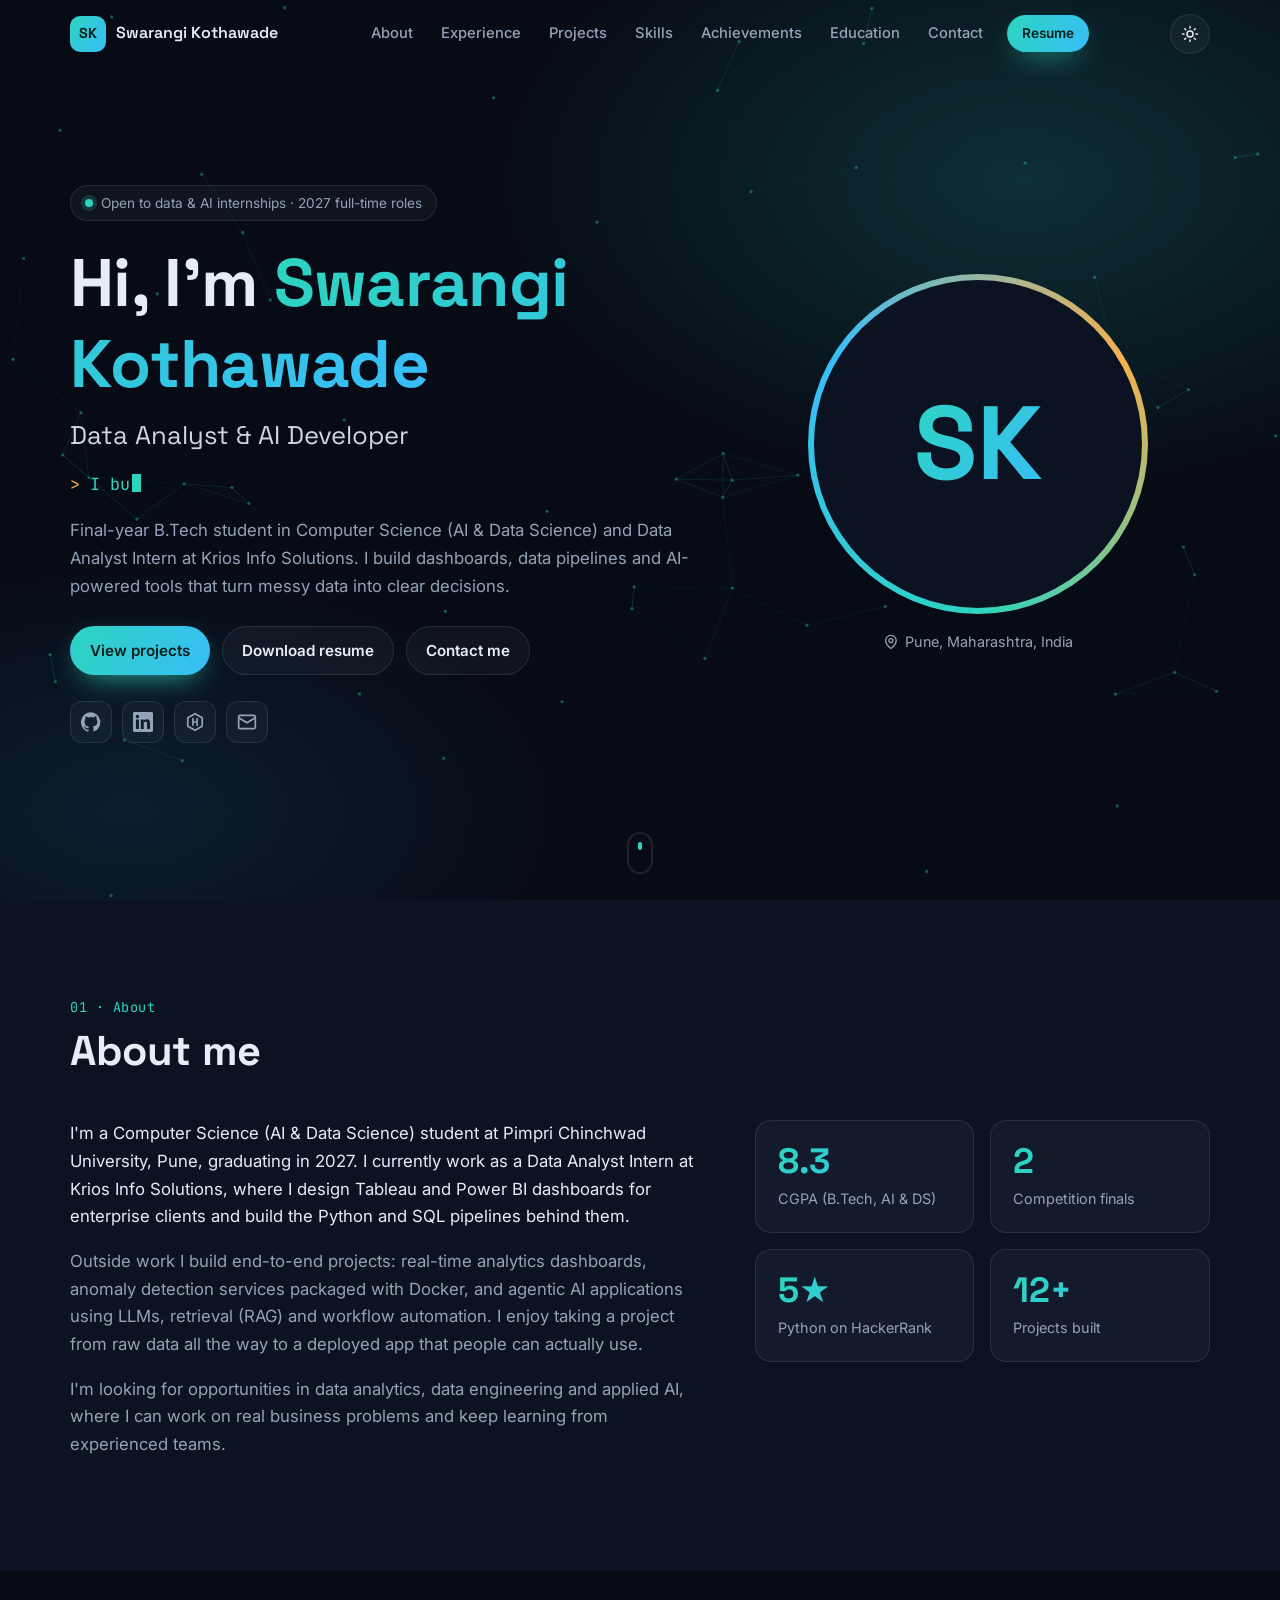
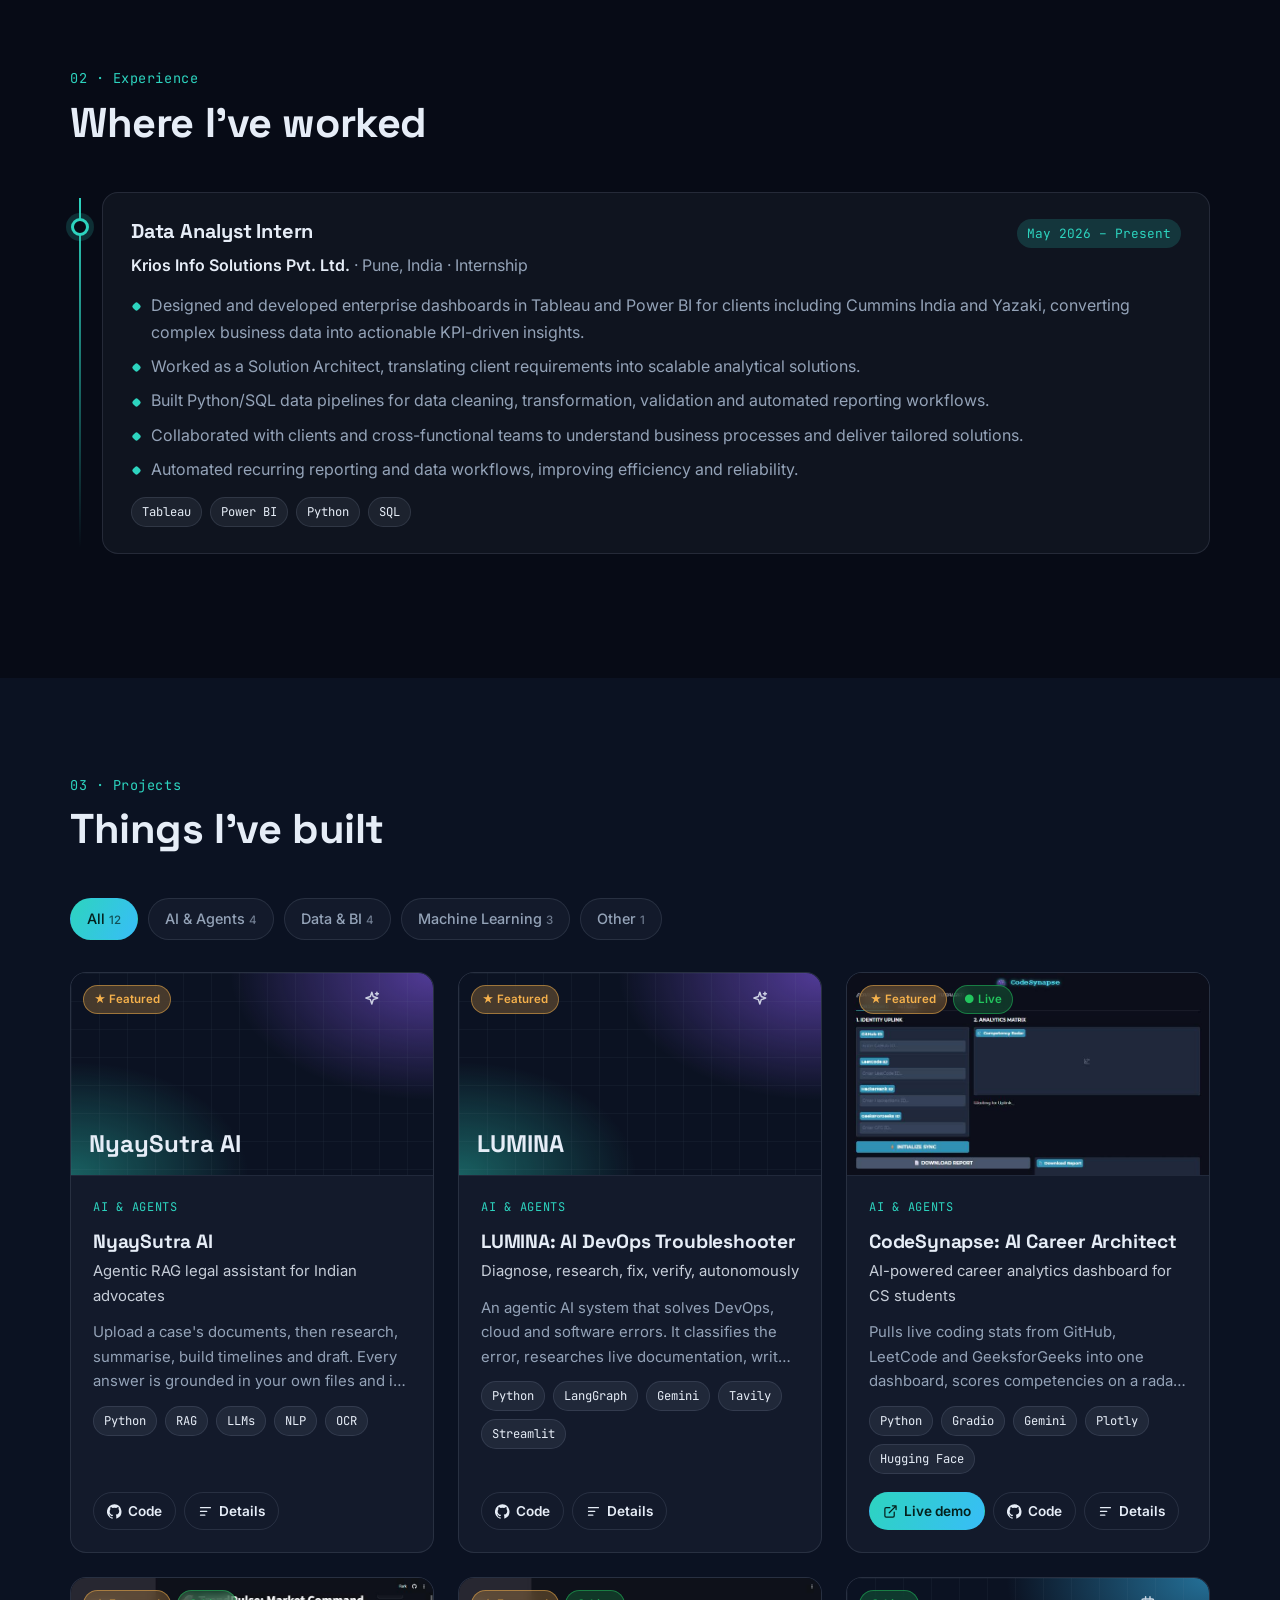
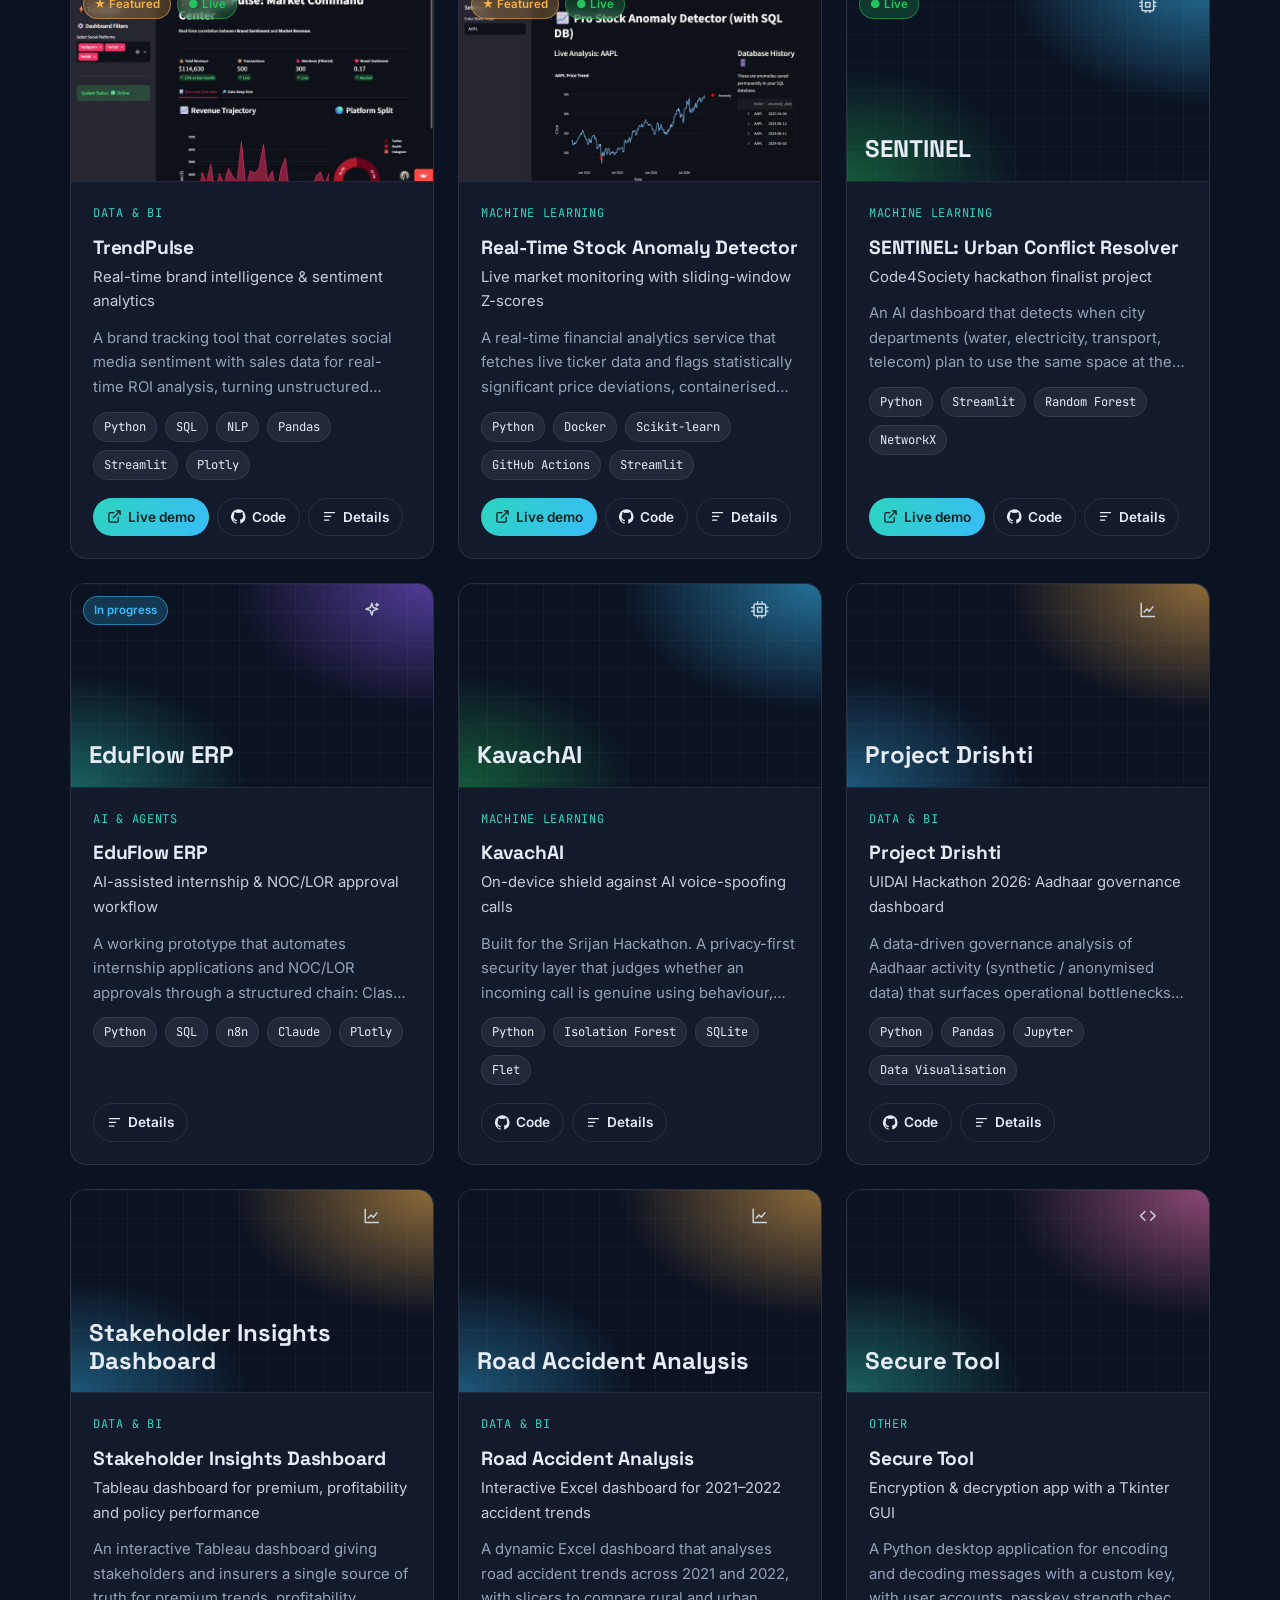
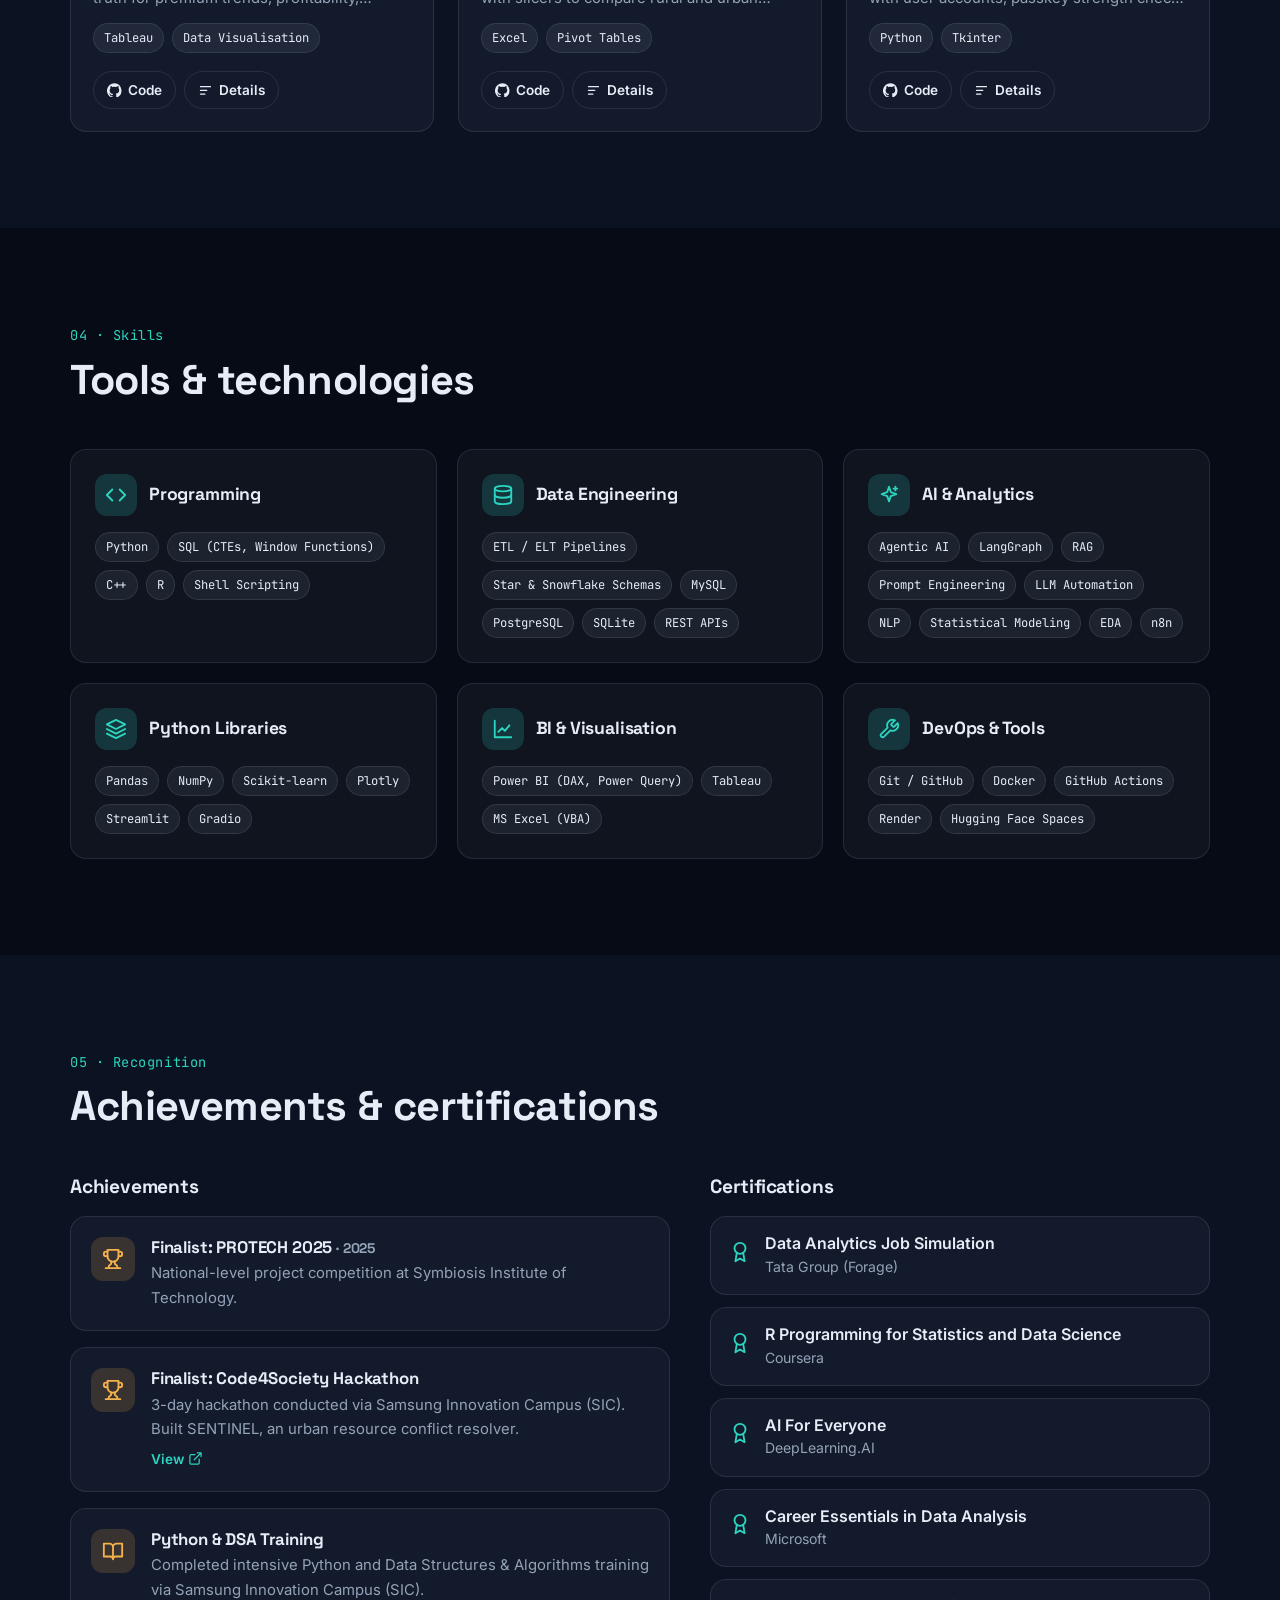
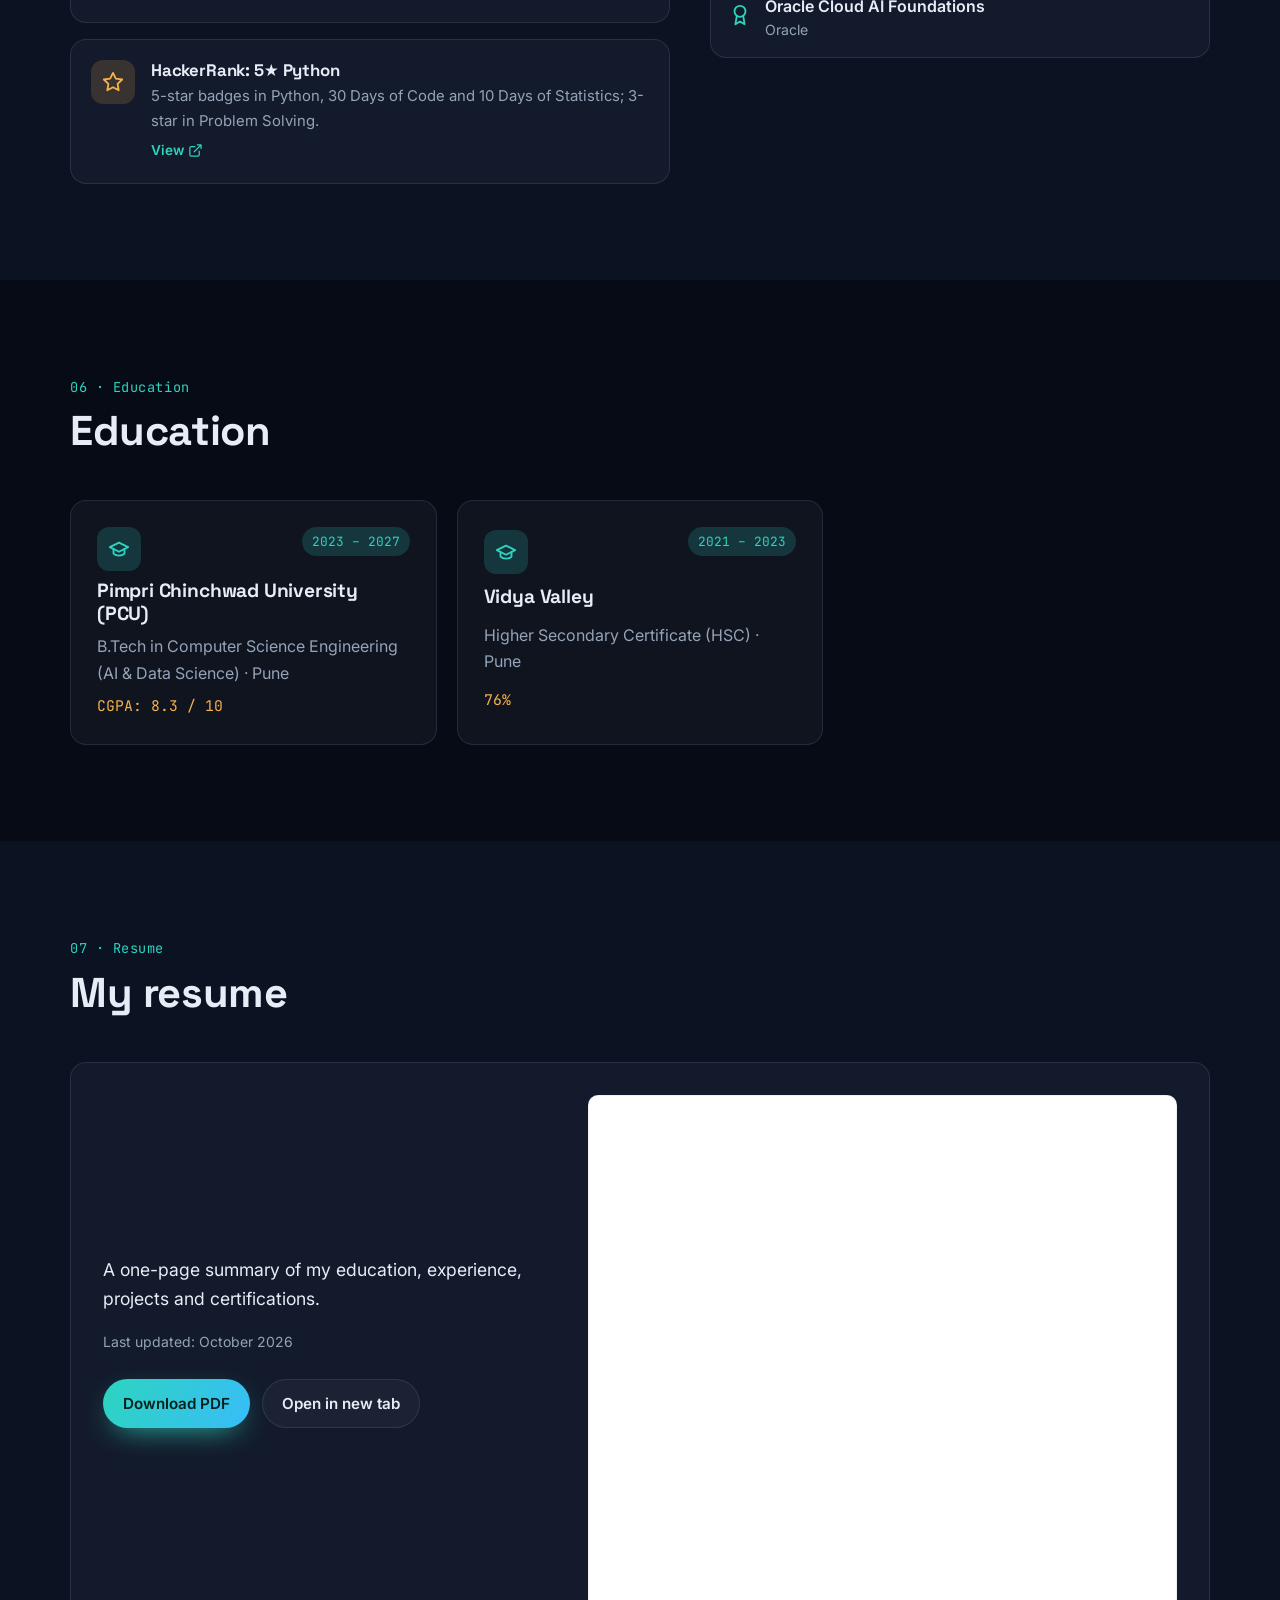
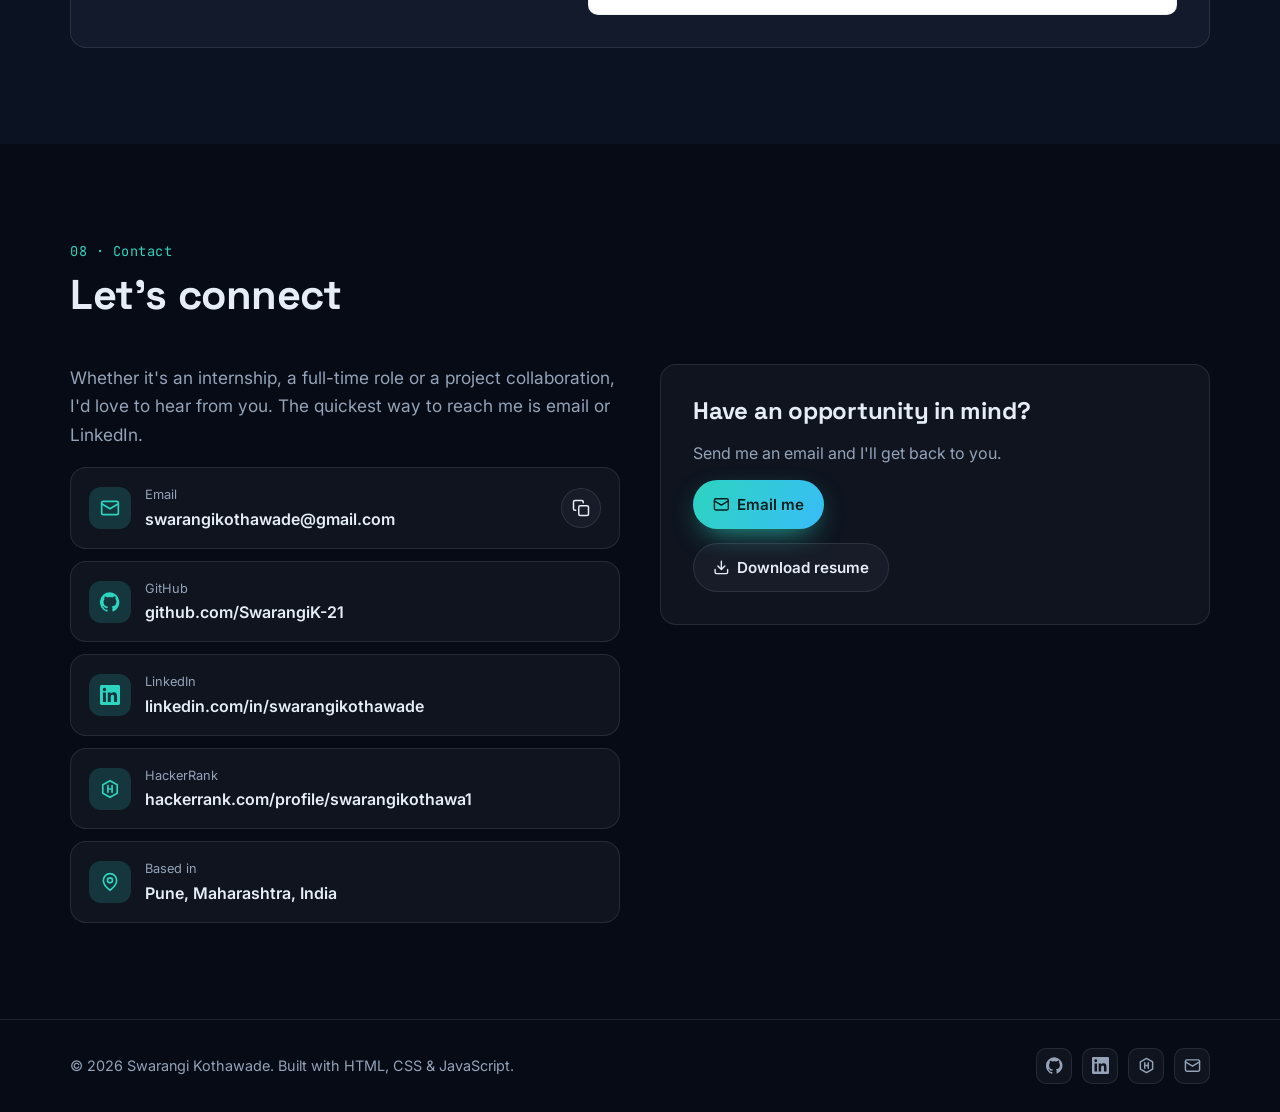
==== index.html @ 98a727e3 "Initial portfolio site Static HTML/CSS/JS portfolio with content in /content JSON files, Pages CMS c" ====
<!doctype html>
<html lang="en" data-theme="dark">
<head>
  <meta charset="utf-8">
  <meta name="viewport" content="width=device-width, initial-scale=1">
  <title>Swarangi Kothawade | Data Analyst & AI Developer</title>
  <meta name="description" content="Portfolio of Swarangi Kothawade, B.Tech Computer Science (AI & Data Science) student and Data Analyst Intern in Pune. Dashboards, data pipelines and agentic AI projects.">
  <meta name="author" content="Swarangi Kothawade">
  <meta name="theme-color" content="#070b16">
  <link rel="canonical" href="https://swarangik-21.github.io/">

  <!-- Social sharing previews (LinkedIn, WhatsApp, X) -->
  <meta property="og:type" content="website">
  <meta property="og:title" content="Swarangi Kothawade | Data Analyst & AI Developer">
  <meta property="og:description" content="Dashboards, data pipelines and agentic AI projects. B.Tech CSE (AI & Data Science), Pune.">
  <meta property="og:url" content="https://swarangik-21.github.io/">
  <meta property="og:image" content="https://swarangik-21.github.io/assets/og-image.jpg">
  <meta name="twitter:card" content="summary_large_image">

  <link rel="icon" href="assets/favicon.svg" type="image/svg+xml">
  <link rel="preconnect" href="https://fonts.googleapis.com">
  <link rel="preconnect" href="https://fonts.gstatic.com" crossorigin>
  <link href="https://fonts.googleapis.com/css2?family=Inter:wght@400;500;600&family=JetBrains+Mono:wght@400;500&family=Space+Grotesk:wght@500;600;700&display=swap" rel="stylesheet">
  <link rel="stylesheet" href="css/styles.css">

  <!-- Apply the saved theme before the page paints, so there is no flash -->
  <script>
    try { var t = localStorage.getItem('theme'); if (t) document.documentElement.dataset.theme = t; } catch (e) {}
  </script>
</head>
<body>
  <a class="skip-link" href="#main">Skip to content</a>
  <div class="scroll-progress" aria-hidden="true"></div>

  <header class="site-header">
    <nav class="nav container" aria-label="Main">
      <a class="brand" href="#home" aria-label="Home"><span class="brand-mark" data-initials></span><span class="brand-name" data-name></span></a>
      <ul class="nav-links" id="nav-links">
        <li><a href="#about">About</a></li>
        <li><a href="#experience">Experience</a></li>
        <li><a href="#projects">Projects</a></li>
        <li><a href="#skills">Skills</a></li>
        <li><a href="#achievements">Achievements</a></li>
        <li><a href="#education">Education</a></li>
        <li><a href="#contact">Contact</a></li>
        <li class="nav-resume"><a class="btn btn-small btn-primary" href="#resume">Resume</a></li>
      </ul>
      <div class="nav-actions">
        <button class="icon-btn" id="theme-toggle" type="button" aria-label="Switch to light theme"></button>
        <button class="icon-btn menu-toggle" id="menu-toggle" type="button" aria-label="Open menu" aria-expanded="false" aria-controls="nav-links"></button>
      </div>
    </nav>
  </header>

  <main id="main">
    <!-- HOME -->
    <section class="hero" id="home">
      <canvas class="hero-canvas" aria-hidden="true"></canvas>
      <div class="container hero-inner">
        <div class="hero-text">
          <p class="eyebrow" data-open-to></p>
          <h1 class="hero-title">Hi, I'm <span class="gradient-text" data-name></span></h1>
          <p class="hero-headline" data-headline></p>
          <p class="hero-typing" aria-live="off"><span class="mono-prompt">&gt;</span> <span class="typing" data-typing></span><span class="caret" aria-hidden="true"></span></p>
          <p class="hero-intro" data-intro></p>
          <div class="hero-ctas">
            <a class="btn btn-primary" href="#projects">View projects</a>
            <a class="btn btn-ghost" data-resume-download download>Download resume</a>
            <a class="btn btn-ghost" href="#contact">Contact me</a>
          </div>
          <ul class="social-row" data-socials aria-label="Profiles"></ul>
        </div>
        <div class="hero-visual">
          <div class="avatar" data-avatar></div>
          <p class="hero-location" data-location></p>
        </div>
      </div>
      <a class="scroll-cue" href="#about" aria-label="Scroll to About"><span></span></a>
    </section>

    <!-- ABOUT -->
    <section class="section" id="about">
      <div class="container">
        <header class="section-head reveal"><p class="section-kicker">01 · About</p><h2>About me</h2></header>
        <div class="about-grid">
          <div class="about-text reveal" data-about></div>
          <div class="stats reveal" data-highlights></div>
        </div>
      </div>
    </section>

    <!-- EXPERIENCE -->
    <section class="section" id="experience">
      <div class="container">
        <header class="section-head reveal"><p class="section-kicker">02 · Experience</p><h2>Where I've worked</h2></header>
        <ol class="timeline" data-experience></ol>
      </div>
    </section>

    <!-- PROJECTS -->
    <section class="section" id="projects">
      <div class="container">
        <header class="section-head reveal"><p class="section-kicker">03 · Projects</p><h2>Things I've built</h2></header>
        <div class="filters reveal" role="group" aria-label="Filter projects" data-filters></div>
        <div class="project-grid" data-projects></div>
      </div>
    </section>

    <!-- SKILLS -->
    <section class="section" id="skills">
      <div class="container">
        <header class="section-head reveal"><p class="section-kicker">04 · Skills</p><h2>Tools &amp; technologies</h2></header>
        <div class="skills-grid" data-skills></div>
      </div>
    </section>

    <!-- ACHIEVEMENTS & CERTIFICATIONS -->
    <section class="section" id="achievements">
      <div class="container">
        <header class="section-head reveal"><p class="section-kicker">05 · Recognition</p><h2>Achievements &amp; certifications</h2></header>
        <div class="recognition-grid">
          <div>
            <h3 class="sub-head reveal">Achievements</h3>
            <div class="achievement-list" data-achievements></div>
          </div>
          <div>
            <h3 class="sub-head reveal">Certifications</h3>
            <ul class="cert-list" data-certifications></ul>
          </div>
        </div>
      </div>
    </section>

    <!-- EDUCATION -->
    <section class="section" id="education">
      <div class="container">
        <header class="section-head reveal"><p class="section-kicker">06 · Education</p><h2>Education</h2></header>
        <div class="edu-grid" data-education></div>
      </div>
    </section>

    <!-- RESUME -->
    <section class="section" id="resume">
      <div class="container">
        <header class="section-head reveal"><p class="section-kicker">07 · Resume</p><h2>My resume</h2></header>
        <div class="resume-card reveal">
          <div class="resume-info">
            <p>A one-page summary of my education, experience, projects and certifications.</p>
            <p class="muted small" data-resume-updated></p>
            <div class="hero-ctas">
              <a class="btn btn-primary" data-resume-download download>Download PDF</a>
              <a class="btn btn-ghost" data-resume-view target="_blank" rel="noopener">Open in new tab</a>
            </div>
          </div>
          <div class="resume-preview">
            <iframe data-resume-frame title="Resume preview" loading="lazy"></iframe>
          </div>
        </div>
      </div>
    </section>

    <!-- CONTACT -->
    <section class="section" id="contact">
      <div class="container">
        <header class="section-head reveal"><p class="section-kicker">08 · Contact</p><h2>Let's connect</h2></header>
        <div class="contact-grid">
          <div class="reveal">
            <p class="contact-message" data-contact-message></p>
            <div class="contact-cards" data-contact-cards></div>
          </div>
          <form class="contact-form reveal" data-contact-form hidden novalidate>
            <label>Name<input name="name" type="text" autocomplete="name" required></label>
            <label>Email<input name="email" type="email" autocomplete="email" required></label>
            <label>Message<textarea name="message" rows="5" required></textarea></label>
            <button class="btn btn-primary" type="submit">Send message</button>
            <p class="form-status" role="status"></p>
          </form>
        </div>
      </div>
    </section>
  </main>

  <footer class="site-footer">
    <div class="container footer-inner">
      <p>© <span data-year></span> <span data-name></span>. Built with HTML, CSS &amp; JavaScript.</p>
      <ul class="social-row small" data-socials aria-label="Profiles"></ul>
    </div>
  </footer>

  <button class="to-top icon-btn" id="to-top" type="button" aria-label="Back to top"></button>

  <dialog class="project-dialog" id="project-dialog" aria-labelledby="dialog-title">
    <div class="dialog-body"></div>
  </dialog>

  <noscript><p class="noscript">This portfolio needs JavaScript to show its content. Please enable it, or see my <a href="https://github.com/SwarangiK-21">GitHub</a> and <a href="https://www.linkedin.com/in/swarangikothawade/">LinkedIn</a>.</p></noscript>

  <script src="js/main.js" defer></script>
</body>
</html>
---- css/styles.css ----
/* ==========================================================
   Swarangi Kothawade: portfolio styles
   Colours live in the two theme blocks below. Change them
   there and the whole site follows.
   ========================================================== */

:root,
[data-theme="dark"] {
  --bg: #070b16;
  --bg-2: #0b1222;
  --surface: rgba(148, 163, 184, 0.06);
  --surface-2: rgba(148, 163, 184, 0.1);
  --border: rgba(148, 163, 184, 0.16);
  --text: #e6edf7;
  --muted: #94a3b8;
  --accent: #2dd4bf;          /* teal: main accent */
  --accent-2: #38bdf8;        /* sky: gradient partner */
  --highlight: #f5b14c;       /* amber: small highlights */
  --on-accent: #04201c;
  --shadow: 0 20px 50px -20px rgba(0, 0, 0, 0.7);
  --glow: rgba(45, 212, 191, 0.18);
  --header-bg: rgba(7, 11, 22, 0.72);
  color-scheme: dark;
}

[data-theme="light"] {
  --bg: #f6f8fc;
  --bg-2: #eef2f8;
  --surface: #ffffff;
  --surface-2: #f1f5f9;
  --border: rgba(15, 23, 42, 0.1);
  --text: #0f172a;
  --muted: #475569;
  --accent: #0f766e;
  --accent-2: #0369a1;
  --highlight: #b45309;
  --on-accent: #ffffff;
  --shadow: 0 18px 40px -22px rgba(15, 23, 42, 0.35);
  --glow: rgba(13, 148, 136, 0.12);
  --header-bg: rgba(246, 248, 252, 0.8);
  color-scheme: light;
}

:root {
  --font-head: "Space Grotesk", system-ui, sans-serif;
  --font-body: "Inter", system-ui, -apple-system, "Segoe UI", Roboto, sans-serif;
  --font-mono: "JetBrains Mono", ui-monospace, Consolas, monospace;
  --radius: 16px;
  --radius-sm: 10px;
  --gradient: linear-gradient(120deg, var(--accent), var(--accent-2));
  --header-h: 68px;
}

/* ---------- Base ---------- */
*, *::before, *::after { box-sizing: border-box; }
html { scroll-behavior: smooth; scroll-padding-top: calc(var(--header-h) + 12px); }
body {
  margin: 0;
  font-family: var(--font-body);
  font-size: 16px;
  line-height: 1.65;
  color: var(--text);
  background: var(--bg);
  -webkit-font-smoothing: antialiased;
  overflow-x: hidden;
  transition: background-color .3s ease, color .3s ease;
}
img { max-width: 100%; display: block; }
a { color: var(--accent); text-decoration: none; }
a:hover { text-decoration: underline; }
h1, h2, h3, h4 { font-family: var(--font-head); line-height: 1.2; margin: 0; letter-spacing: -0.01em; }
p { margin: 0 0 1em; }
ul, ol { margin: 0; padding: 0; list-style: none; }
button { font: inherit; color: inherit; }
:focus-visible { outline: 2px solid var(--accent); outline-offset: 3px; border-radius: 6px; }
.container { width: min(1140px, 100% - 32px); margin-inline: auto; }
.muted { color: var(--muted); }
.small { font-size: .875rem; }
.gradient-text { background: var(--gradient); -webkit-background-clip: text; background-clip: text; color: transparent; }
.skip-link { position: absolute; left: -999px; top: 8px; z-index: 100; background: var(--accent); color: var(--on-accent); padding: 8px 14px; border-radius: 8px; }
.skip-link:focus { left: 8px; }
.icon { width: 1.1em; height: 1.1em; flex-shrink: 0; }

/* ---------- Buttons ---------- */
.btn {
  display: inline-flex; align-items: center; justify-content: center; gap: .5em;
  padding: .72em 1.25em; border-radius: 999px; border: 1px solid transparent;
  font-weight: 600; font-size: .95rem; cursor: pointer; text-decoration: none !important;
  transition: transform .2s ease, box-shadow .2s ease, background-color .2s ease, border-color .2s ease;
}
.btn:hover { transform: translateY(-2px); }
.btn-primary { background: var(--gradient); color: var(--on-accent); box-shadow: 0 10px 30px -12px var(--accent); }
.btn-primary:hover { box-shadow: 0 14px 34px -10px var(--accent); }
.btn-ghost { border-color: var(--border); color: var(--text); background: var(--surface); }
.btn-ghost:hover { border-color: var(--accent); color: var(--accent); }
.btn-small { padding: .45em 1em; font-size: .85rem; }
.icon-btn {
  display: inline-grid; place-items: center; width: 40px; height: 40px; border-radius: 50%;
  border: 1px solid var(--border); background: var(--surface); cursor: pointer; color: var(--text);
  transition: border-color .2s ease, color .2s ease, transform .2s ease;
}
.icon-btn:hover { border-color: var(--accent); color: var(--accent); }
.icon-btn .icon { width: 18px; height: 18px; }

/* ---------- Header ---------- */
.scroll-progress { position: fixed; inset: 0 0 auto 0; height: 3px; background: var(--gradient); transform-origin: 0 50%; transform: scaleX(0); z-index: 60; }
.site-header {
  position: fixed; inset: 0 0 auto 0; z-index: 50; height: var(--header-h);
  background: transparent; border-bottom: 1px solid transparent;
  transition: background-color .3s ease, border-color .3s ease, backdrop-filter .3s ease;
}
.site-header.scrolled { background: var(--header-bg); border-color: var(--border); backdrop-filter: blur(14px); -webkit-backdrop-filter: blur(14px); }
.nav { height: 100%; display: flex; align-items: center; justify-content: space-between; gap: 16px; }
.brand { display: flex; align-items: center; gap: 10px; color: var(--text); font-family: var(--font-head); font-weight: 600; text-decoration: none !important; }
.brand-mark {
  display: grid; place-items: center; width: 36px; height: 36px; border-radius: 10px;
  background: var(--gradient); color: var(--on-accent); font-size: .9rem; font-weight: 700;
}
.nav-links { display: flex; align-items: center; gap: 4px; }
.nav-links a:not(.btn) {
  display: block; padding: 8px 12px; border-radius: 8px; color: var(--muted); font-size: .92rem; font-weight: 500;
  text-decoration: none; transition: color .2s ease, background-color .2s ease;
}
.nav-links a:not(.btn):hover, .nav-links a.active { color: var(--text); background: var(--surface-2); }
.nav-resume { margin-left: 8px; }
.nav-actions { display: flex; gap: 8px; }
.menu-toggle { display: none; }

/* ---------- Hero ---------- */
.hero {
  position: relative; min-height: 100vh; min-height: 100svh; display: flex; align-items: center;
  padding: calc(var(--header-h) + 40px) 0 80px; overflow: hidden;
  background:
    radial-gradient(60% 50% at 80% 20%, var(--glow), transparent 70%),
    radial-gradient(50% 40% at 10% 90%, rgba(56, 189, 248, 0.1), transparent 70%),
    var(--bg);
}
.hero-canvas { position: absolute; inset: 0; width: 100%; height: 100%; opacity: .55; pointer-events: none; }
.hero-inner { position: relative; display: grid; grid-template-columns: 1.35fr 1fr; gap: 48px; align-items: center; }
.eyebrow {
  display: inline-flex; align-items: center; gap: 8px; padding: 6px 14px; border-radius: 999px;
  border: 1px solid var(--border); background: var(--surface); color: var(--muted); font-size: .85rem; margin-bottom: 22px;
}
.eyebrow::before { content: ""; width: 8px; height: 8px; border-radius: 50%; background: var(--accent); box-shadow: 0 0 0 4px var(--glow); animation: pulse 2s infinite; }
.hero-title { font-size: clamp(2.4rem, 6vw, 4.2rem); font-weight: 700; margin-bottom: 10px; }
.hero-headline { font-family: var(--font-head); font-size: clamp(1.2rem, 2.4vw, 1.6rem); color: var(--text); opacity: .9; margin-bottom: 14px; }
.hero-typing { font-family: var(--font-mono); color: var(--accent); min-height: 1.7em; margin-bottom: 18px; font-size: clamp(.92rem, 1.6vw, 1.05rem); }
.mono-prompt { color: var(--highlight); }
.caret { display: inline-block; width: .55em; height: 1.1em; vertical-align: -0.15em; margin-left: 2px; background: var(--accent); animation: blink 1s steps(1) infinite; }
.hero-intro { color: var(--muted); max-width: 60ch; font-size: 1.05rem; }
.hero-ctas { display: flex; flex-wrap: wrap; gap: 12px; margin: 26px 0; }
.social-row { display: flex; flex-wrap: wrap; gap: 10px; }
.social-row a {
  display: grid; place-items: center; width: 42px; height: 42px; border-radius: 12px; border: 1px solid var(--border);
  background: var(--surface); color: var(--muted); transition: color .2s ease, border-color .2s ease, transform .2s ease;
}
.social-row a:hover { color: var(--accent); border-color: var(--accent); transform: translateY(-3px); }
.social-row .icon { width: 20px; height: 20px; }
.social-row.small a { width: 36px; height: 36px; border-radius: 10px; }
.social-row.small .icon { width: 17px; height: 17px; }

.hero-visual { display: grid; justify-items: center; gap: 16px; }
.avatar {
  position: relative; width: min(340px, 72vw); aspect-ratio: 1; border-radius: 50%; padding: 6px;
  background: conic-gradient(from 180deg, var(--accent), var(--accent-2), var(--highlight), var(--accent));
  animation: float 6s ease-in-out infinite;
}
.avatar::after { content: ""; position: absolute; inset: -24px; border-radius: 50%; background: radial-gradient(closest-side, var(--glow), transparent); z-index: -1; }
.avatar img, .avatar .monogram { width: 100%; height: 100%; border-radius: 50%; object-fit: cover; background: var(--bg-2); }
.monogram { display: grid; place-items: center; font-family: var(--font-head); font-weight: 700; font-size: clamp(4rem, 12vw, 6.5rem); }
.monogram span { background: var(--gradient); -webkit-background-clip: text; background-clip: text; color: transparent; }
.hero-location { display: flex; align-items: center; gap: 6px; color: var(--muted); font-size: .9rem; margin: 0; }
.scroll-cue { position: absolute; left: 50%; bottom: 26px; translate: -50% 0; width: 26px; height: 42px; border: 2px solid var(--border); border-radius: 14px; }
.scroll-cue span { position: absolute; left: 50%; top: 8px; width: 4px; height: 8px; margin-left: -2px; border-radius: 2px; background: var(--accent); animation: scrollcue 1.8s infinite; }

/* ---------- Sections ---------- */
.section { padding: 96px 0; position: relative; }
.section:nth-of-type(even) { background: var(--bg-2); }
.section-head { margin-bottom: 44px; }
.section-kicker { font-family: var(--font-mono); color: var(--accent); font-size: .85rem; margin-bottom: 8px; letter-spacing: .04em; }
.section-head h2 { font-size: clamp(1.8rem, 4vw, 2.6rem); }
.sub-head { font-size: 1.2rem; margin-bottom: 18px; color: var(--text); }
.card {
  background: var(--surface); border: 1px solid var(--border); border-radius: var(--radius);
  transition: transform .25s ease, border-color .25s ease, box-shadow .25s ease;
}
.card:hover { border-color: color-mix(in srgb, var(--accent) 45%, var(--border)); box-shadow: var(--shadow); }

/* About */
.about-grid { display: grid; grid-template-columns: 1.4fr 1fr; gap: 48px; align-items: start; }
.about-text p { color: var(--muted); font-size: 1.05rem; }
.about-text p:first-child { color: var(--text); }
.stats { display: grid; grid-template-columns: 1fr 1fr; gap: 16px; }
.stat { padding: 22px; }
.stat-value { font-family: var(--font-head); font-size: 2.2rem; font-weight: 700; line-height: 1; margin-bottom: 8px; }
.stat-label { color: var(--muted); font-size: .9rem; margin: 0; }

/* Experience timeline */
.timeline { position: relative; padding-left: 32px; }
.timeline::before { content: ""; position: absolute; left: 9px; top: 6px; bottom: 6px; width: 2px; background: linear-gradient(var(--accent), transparent); }
.timeline-item { position: relative; margin-bottom: 28px; }
.timeline-item::before {
  content: ""; position: absolute; left: -31px; top: 26px; width: 18px; height: 18px; border-radius: 50%;
  background: var(--bg); border: 3px solid var(--accent); box-shadow: 0 0 0 5px var(--glow);
}
.timeline-card { padding: 26px 28px; }
.timeline-top { display: flex; flex-wrap: wrap; justify-content: space-between; gap: 6px 16px; margin-bottom: 4px; }
.timeline-top h3 { font-size: 1.25rem; }
.date-pill { font-family: var(--font-mono); font-size: .8rem; color: var(--accent); background: var(--glow); padding: 4px 10px; border-radius: 999px; white-space: nowrap; align-self: flex-start; }
.timeline-meta { color: var(--muted); margin-bottom: 14px; }
.timeline-meta strong { color: var(--text); font-weight: 600; }
.bullets li { position: relative; padding-left: 20px; margin-bottom: 8px; color: var(--muted); }
.bullets li::before { content: ""; position: absolute; left: 2px; top: .7em; width: 7px; height: 7px; border-radius: 2px; background: var(--accent); transform: rotate(45deg); }

/* Tags */
.tags { display: flex; flex-wrap: wrap; gap: 8px; }
.tag {
  font-family: var(--font-mono); font-size: .76rem; padding: 4px 10px; border-radius: 999px;
  background: var(--surface-2); border: 1px solid var(--border); color: var(--text); white-space: nowrap;
}

/* Projects */
.filters { display: flex; flex-wrap: wrap; gap: 10px; margin-bottom: 32px; }
.filter-btn {
  padding: 8px 16px; border-radius: 999px; border: 1px solid var(--border); background: var(--surface);
  color: var(--muted); cursor: pointer; font-weight: 500; font-size: .9rem; transition: all .2s ease;
}
.filter-btn:hover { color: var(--text); border-color: var(--accent); }
.filter-btn[aria-pressed="true"] { background: var(--gradient); color: var(--on-accent); border-color: transparent; }
.filter-btn .count { opacity: .7; margin-left: 4px; font-size: .8em; }
.project-grid { display: grid; grid-template-columns: repeat(auto-fill, minmax(320px, 1fr)); gap: 24px; }
.project-card { display: flex; flex-direction: column; overflow: hidden; }
.card.project-card:hover { transform: translateY(-6px); }
.project-card.is-hidden { display: none; }
.project-cover { position: relative; aspect-ratio: 16 / 9; overflow: hidden; background: var(--bg-2); border-bottom: 1px solid var(--border); }
.project-cover img { width: 100%; height: 100%; object-fit: cover; object-position: top; transition: transform .5s ease; }
.project-card:hover .project-cover img { transform: scale(1.05); }
.cover-art {
  position: absolute; inset: 0; display: flex; flex-direction: column; justify-content: flex-end; padding: 18px;
  background:
    radial-gradient(80% 90% at 100% 0%, color-mix(in srgb, var(--c1) 55%, transparent), transparent 70%),
    radial-gradient(70% 80% at 0% 100%, color-mix(in srgb, var(--c2) 40%, transparent), transparent 70%),
    var(--bg-2);
}
.cover-art::before {
  content: ""; position: absolute; inset: 0; opacity: .35;
  background-image: linear-gradient(var(--border) 1px, transparent 1px), linear-gradient(90deg, var(--border) 1px, transparent 1px);
  background-size: 28px 28px;
}
.cover-art .cover-icon { position: absolute; top: 16px; right: 16px; width: 54px; height: 54px; color: var(--text); opacity: .85; }
.cover-art .cover-title { position: relative; font-family: var(--font-head); font-size: 1.5rem; font-weight: 700; color: var(--text); max-width: 85%; line-height: 1.15; }
.badges { position: absolute; top: 12px; left: 12px; display: flex; gap: 6px; z-index: 1; }
.badge { font-size: .72rem; font-weight: 600; padding: 4px 10px; border-radius: 999px; backdrop-filter: blur(6px); }
.badge-featured { background: color-mix(in srgb, var(--highlight) 25%, transparent); color: var(--highlight); border: 1px solid color-mix(in srgb, var(--highlight) 50%, transparent); }
.badge-status { background: color-mix(in srgb, var(--accent-2) 22%, transparent); color: var(--accent-2); border: 1px solid color-mix(in srgb, var(--accent-2) 50%, transparent); }
.badge-live { background: color-mix(in srgb, #22c55e 22%, transparent); color: #22c55e; border: 1px solid color-mix(in srgb, #22c55e 50%, transparent); }
.project-body { display: flex; flex-direction: column; gap: 12px; padding: 22px; flex: 1; }
.project-category { font-family: var(--font-mono); font-size: .75rem; color: var(--accent); text-transform: uppercase; letter-spacing: .06em; margin: 0; }
.project-body h3 { font-size: 1.2rem; }
.project-tagline { color: var(--text); opacity: .85; font-size: .93rem; margin: -6px 0 0; }
.project-desc { color: var(--muted); font-size: .93rem; margin: 0; display: -webkit-box; -webkit-line-clamp: 3; -webkit-box-orient: vertical; overflow: hidden; }
.project-links { display: flex; flex-wrap: wrap; gap: 8px; margin-top: auto; padding-top: 6px; }
.link-btn {
  display: inline-flex; align-items: center; gap: 6px; padding: 7px 13px; border-radius: 999px; font-size: .85rem; font-weight: 600;
  border: 1px solid var(--border); background: transparent; color: var(--text); cursor: pointer; text-decoration: none !important;
  transition: border-color .2s ease, color .2s ease;
}
.link-btn:hover { border-color: var(--accent); color: var(--accent); }
.link-btn.primary { background: var(--gradient); color: var(--on-accent); border-color: transparent; }
.link-btn.primary:hover { color: var(--on-accent); filter: brightness(1.08); }

/* Project dialog */
.project-dialog {
  width: min(720px, calc(100% - 32px)); max-height: calc(100vh - 48px); padding: 0; border: 1px solid var(--border);
  border-radius: var(--radius); background: var(--bg-2); color: var(--text); box-shadow: var(--shadow);
}
.project-dialog::backdrop { background: rgba(2, 6, 16, 0.7); backdrop-filter: blur(4px); }
.project-dialog[open] { animation: pop .25s ease; }
.dialog-body { padding: 28px; display: grid; gap: 16px; }
.dialog-body .project-cover { border-radius: var(--radius-sm); border: 1px solid var(--border); }
.dialog-head { display: flex; justify-content: space-between; gap: 16px; align-items: flex-start; }
.dialog-head h3 { font-size: 1.5rem; }
.dialog-body p { color: var(--muted); margin: 0; }

/* Skills */
.skills-grid { display: grid; grid-template-columns: repeat(auto-fill, minmax(320px, 1fr)); gap: 20px; }
.skill-card { padding: 24px; }
.card.skill-card:hover { transform: translateY(-4px); }
.skill-head { display: flex; align-items: center; gap: 12px; margin-bottom: 16px; }
.skill-icon { display: grid; place-items: center; width: 42px; height: 42px; border-radius: 12px; background: var(--glow); color: var(--accent); }
.skill-icon .icon { width: 22px; height: 22px; }
.skill-head h3 { font-size: 1.1rem; }

/* Achievements & certifications */
.recognition-grid { display: grid; grid-template-columns: 1.2fr 1fr; gap: 40px; }
.achievement-list { display: grid; gap: 16px; }
.achievement { display: flex; gap: 16px; padding: 20px; }
.achievement-icon { display: grid; place-items: center; width: 44px; height: 44px; border-radius: 12px; flex-shrink: 0; background: color-mix(in srgb, var(--highlight) 16%, transparent); color: var(--highlight); }
.achievement-icon .icon { width: 22px; height: 22px; }
.achievement h4 { font-size: 1.05rem; margin-bottom: 4px; }
.achievement p { color: var(--muted); font-size: .93rem; margin: 0; }
.achievement a { font-size: .85rem; font-weight: 600; display: inline-flex; gap: 4px; align-items: center; margin-top: 6px; }
.cert-list { display: grid; gap: 12px; }
.cert { display: flex; align-items: center; gap: 14px; padding: 16px 18px; }
.cert-icon { color: var(--accent); }
.cert-icon .icon { width: 22px; height: 22px; }
.cert-title { font-weight: 600; line-height: 1.35; }
.cert-issuer { color: var(--muted); font-size: .88rem; }
.cert a { margin-left: auto; color: var(--muted); }
.cert a:hover { color: var(--accent); }

/* Education */
.edu-grid { display: grid; grid-template-columns: repeat(auto-fill, minmax(320px, 1fr)); gap: 20px; }
.edu-card { padding: 26px; display: grid; gap: 8px; }
.card.edu-card:hover { transform: translateY(-4px); }
.edu-top { display: flex; justify-content: space-between; align-items: center; gap: 12px; }
.edu-icon { display: grid; place-items: center; width: 44px; height: 44px; border-radius: 12px; background: var(--glow); color: var(--accent); }
.edu-icon .icon { width: 22px; height: 22px; }
.edu-card h3 { font-size: 1.2rem; }
.edu-card p { margin: 0; color: var(--muted); }
.edu-score { font-family: var(--font-mono); color: var(--highlight) !important; font-size: .92rem; }

/* Resume */
.resume-card { display: grid; grid-template-columns: 1fr 1.3fr; gap: 32px; align-items: center; padding: 32px; background: var(--surface); border: 1px solid var(--border); border-radius: var(--radius); }
.resume-info p:first-child { font-size: 1.1rem; }
.resume-preview { height: 520px; border-radius: var(--radius-sm); overflow: hidden; border: 1px solid var(--border); background: #fff; }
.resume-preview iframe { width: 100%; height: 100%; border: 0; }

/* Contact */
.contact-grid { display: grid; grid-template-columns: 1fr 1fr; gap: 40px; align-items: start; }
.contact-message { color: var(--muted); font-size: 1.08rem; max-width: 52ch; }
.contact-cards { display: grid; gap: 12px; margin-top: 18px; }
.contact-card { display: flex; align-items: center; gap: 14px; padding: 16px 18px; color: var(--text); text-decoration: none !important; }
.card.contact-card:hover { transform: translateX(4px); }
.contact-card .ci { display: grid; place-items: center; width: 42px; height: 42px; border-radius: 12px; background: var(--glow); color: var(--accent); flex-shrink: 0; }
.contact-card .ci .icon { width: 20px; height: 20px; }
.contact-card .cl { font-size: .8rem; color: var(--muted); display: block; }
.contact-card .cv { font-weight: 600; word-break: break-word; }
.contact-card .copy { margin-left: auto; }
.contact-form { display: grid; gap: 16px; padding: 28px; background: var(--surface); border: 1px solid var(--border); border-radius: var(--radius); }
.contact-form label { display: grid; gap: 6px; font-weight: 500; font-size: .92rem; }
.contact-form input, .contact-form textarea {
  font: inherit; color: var(--text); background: var(--bg); border: 1px solid var(--border); border-radius: var(--radius-sm);
  padding: 12px 14px; resize: vertical; transition: border-color .2s ease;
}
.contact-form input:focus, .contact-form textarea:focus { outline: none; border-color: var(--accent); box-shadow: 0 0 0 3px var(--glow); }
.form-status { margin: 0; font-size: .92rem; color: var(--muted); }
.cta-panel { padding: 32px; display: grid; gap: 14px; justify-items: start; }
.cta-panel h3 { font-size: 1.5rem; }
.cta-panel p { color: var(--muted); margin: 0; }

/* Footer */
.site-footer { border-top: 1px solid var(--border); padding: 28px 0; }
.footer-inner { display: flex; flex-wrap: wrap; justify-content: space-between; align-items: center; gap: 16px; }
.footer-inner p { margin: 0; color: var(--muted); font-size: .9rem; }
.to-top { position: fixed; right: 20px; bottom: 20px; z-index: 40; opacity: 0; pointer-events: none; transform: translateY(12px); background: var(--bg-2); }
.to-top.show { opacity: 1; pointer-events: auto; transform: none; }
.noscript { padding: 120px 24px; text-align: center; }
.load-error { padding: 140px 24px 40px; text-align: center; color: var(--muted); }

/* ---------- Reveal animation ---------- */
.reveal { opacity: 0; transform: translateY(24px); transition: opacity .7s ease, transform .7s ease, border-color .25s ease, box-shadow .25s ease; }
.reveal.visible { opacity: 1; transform: none; }

@keyframes pulse { 0%, 100% { box-shadow: 0 0 0 0 var(--glow); } 50% { box-shadow: 0 0 0 7px transparent; } }
@keyframes blink { 50% { opacity: 0; } }
@keyframes float { 0%, 100% { transform: translateY(0); } 50% { transform: translateY(-12px); } }
@keyframes scrollcue { 0% { opacity: 0; transform: translateY(0); } 40% { opacity: 1; } 100% { opacity: 0; transform: translateY(14px); } }
@keyframes pop { from { opacity: 0; transform: scale(.96) translateY(10px); } to { opacity: 1; transform: none; } }

@media (prefers-reduced-motion: reduce) {
  html { scroll-behavior: auto; }
  *, *::before, *::after { animation: none !important; transition: none !important; }
  .reveal { opacity: 1; transform: none; }
}

/* ---------- Responsive ---------- */
@media (max-width: 1040px) {
  .nav-links a:not(.btn) { padding: 8px 9px; font-size: .88rem; }
}
@media (max-width: 920px) {
  .menu-toggle { display: inline-grid; }
  .nav-links {
    position: fixed; top: var(--header-h); left: 0; right: 0; flex-direction: column; align-items: stretch; gap: 2px;
    padding: 12px 16px 20px; background: var(--bg-2); border-bottom: 1px solid var(--border); box-shadow: var(--shadow);
    transform: translateY(-8px); opacity: 0; visibility: hidden; transition: all .25s ease;
  }
  .nav-links.open { transform: none; opacity: 1; visibility: visible; }
  .nav-links a:not(.btn) { padding: 12px 14px; font-size: 1rem; }
  .nav-resume { margin: 8px 0 0; }
  .nav-resume .btn { width: 100%; padding: .8em; font-size: 1rem; }
  .hero-inner { grid-template-columns: 1fr; gap: 40px; text-align: left; }
  .hero-visual { order: -1; justify-items: start; }
  .avatar { width: 150px; animation: none; padding: 4px; }
  .monogram { font-size: 3rem; }
  .about-grid, .recognition-grid, .contact-grid, .resume-card { grid-template-columns: 1fr; }
  .resume-preview { height: 460px; }
  .scroll-cue { display: none; }
}
@media (max-width: 600px) {
  .section { padding: 72px 0; }
  .hero { padding-top: calc(var(--header-h) + 24px); }
  .project-grid, .skills-grid, .edu-grid { grid-template-columns: 1fr; }
  .hero-ctas .btn { flex: 1 1 auto; }
  .stats { grid-template-columns: 1fr 1fr; gap: 12px; }
  .stat { padding: 18px; }
  .stat-value { font-size: 1.8rem; }
  .timeline { padding-left: 24px; }
  .timeline::before { left: 5px; }
  .timeline-item::before { left: -25px; width: 14px; height: 14px; }
  .timeline-card, .resume-card, .contact-form { padding: 20px; }
  .resume-preview { display: none; }
  .brand-name { display: none; }
  .dialog-body { padding: 20px; }
}
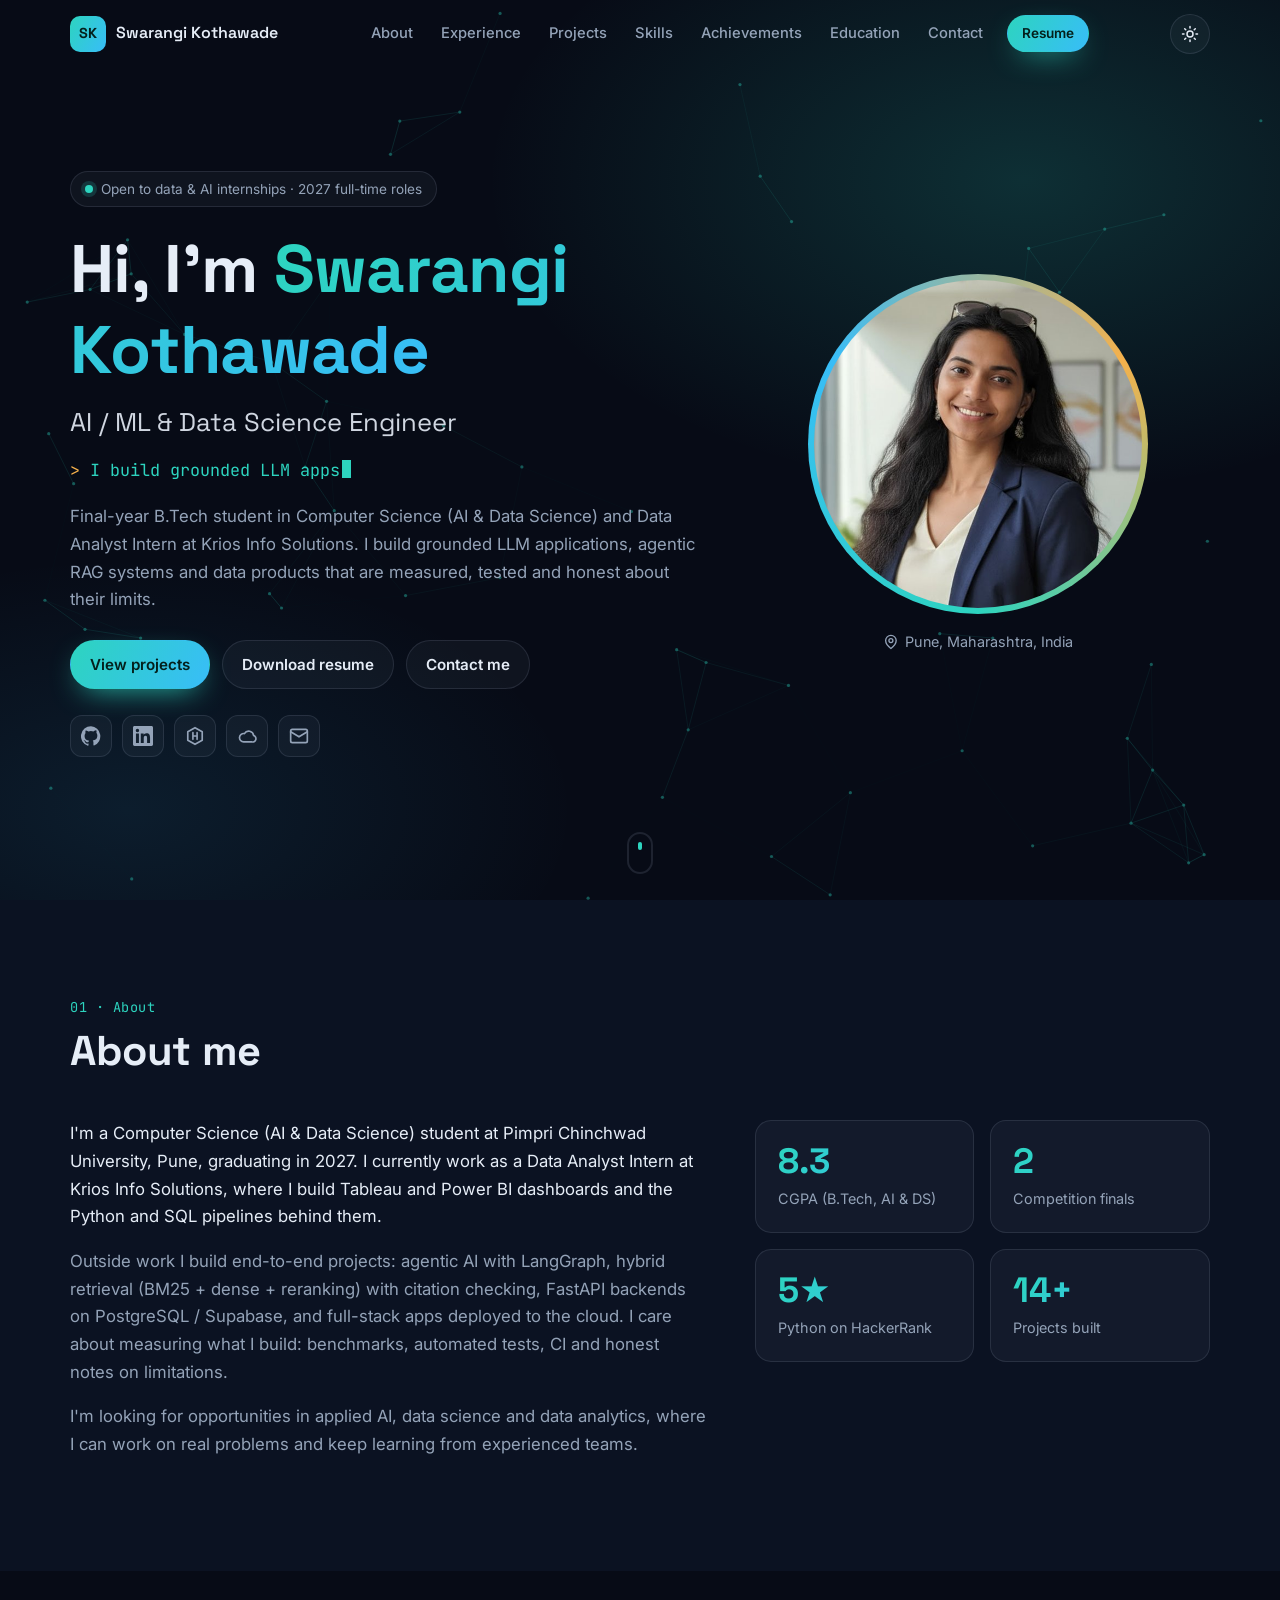
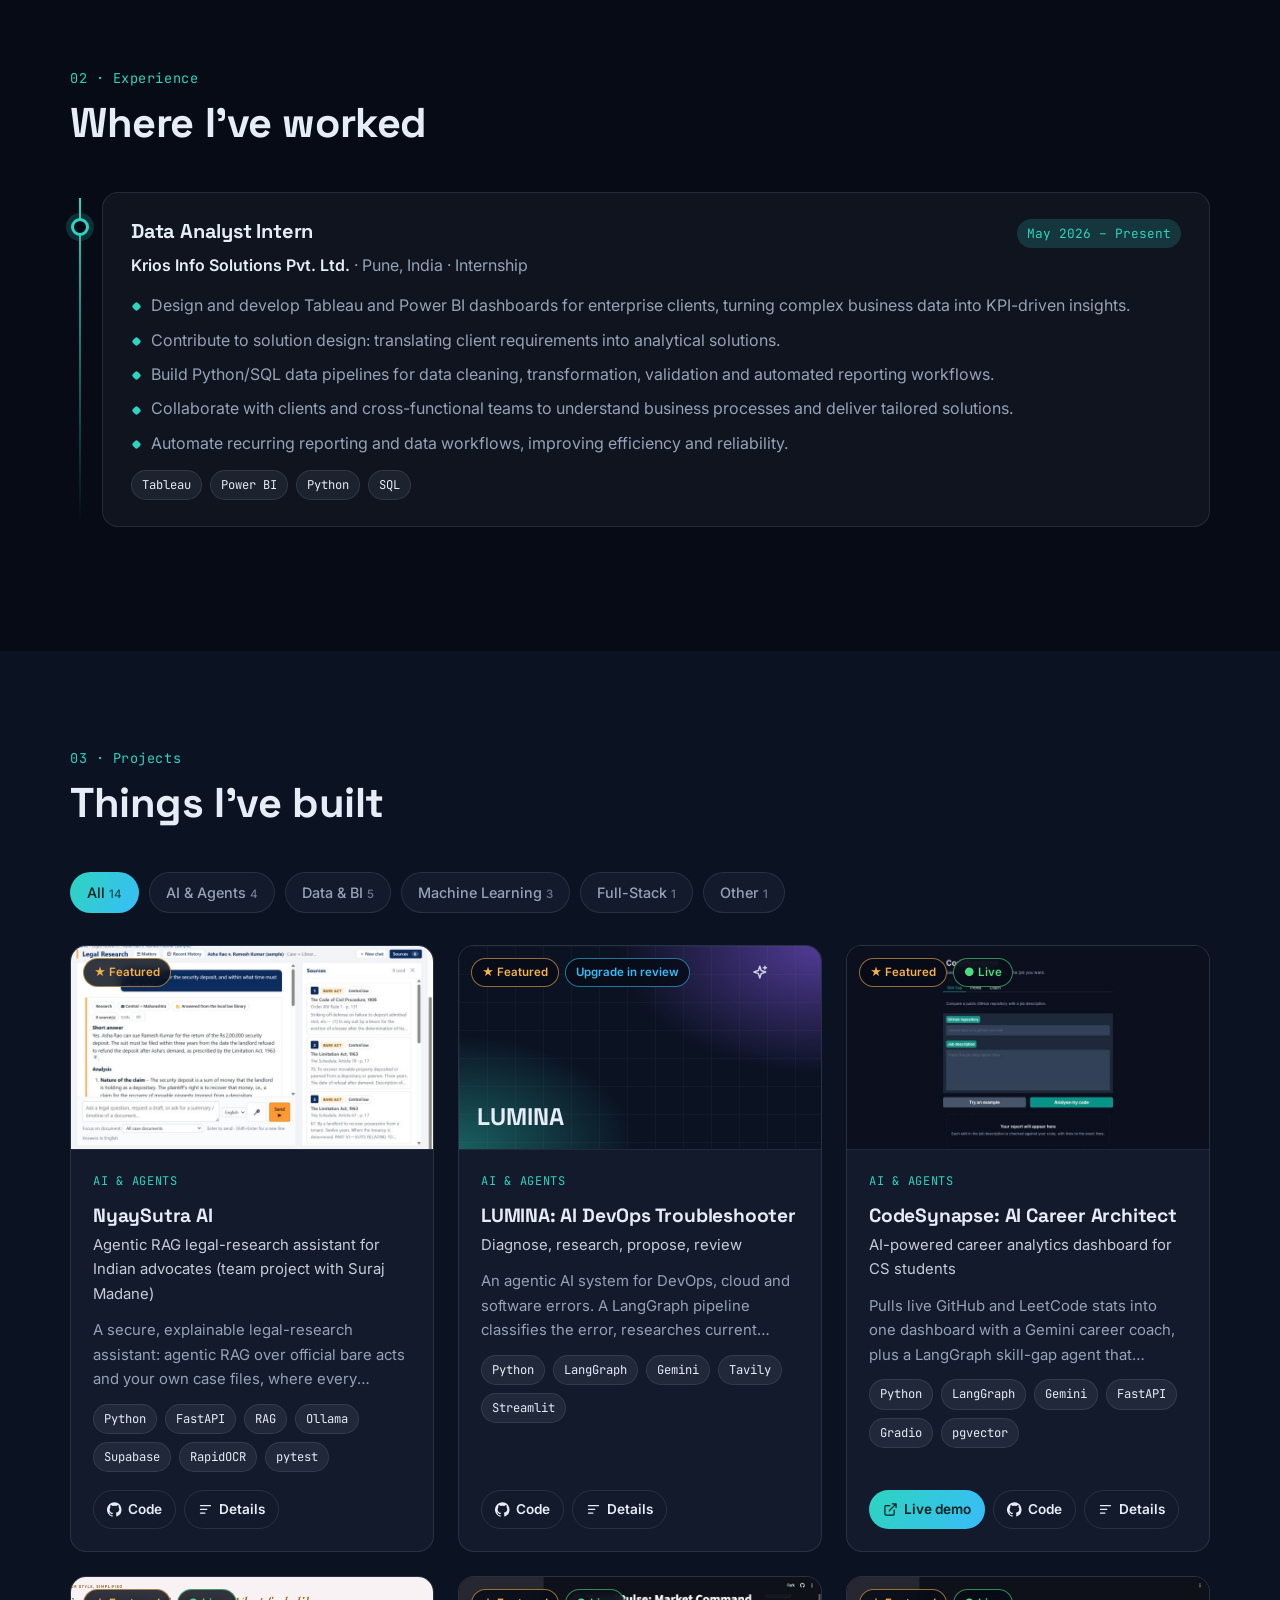
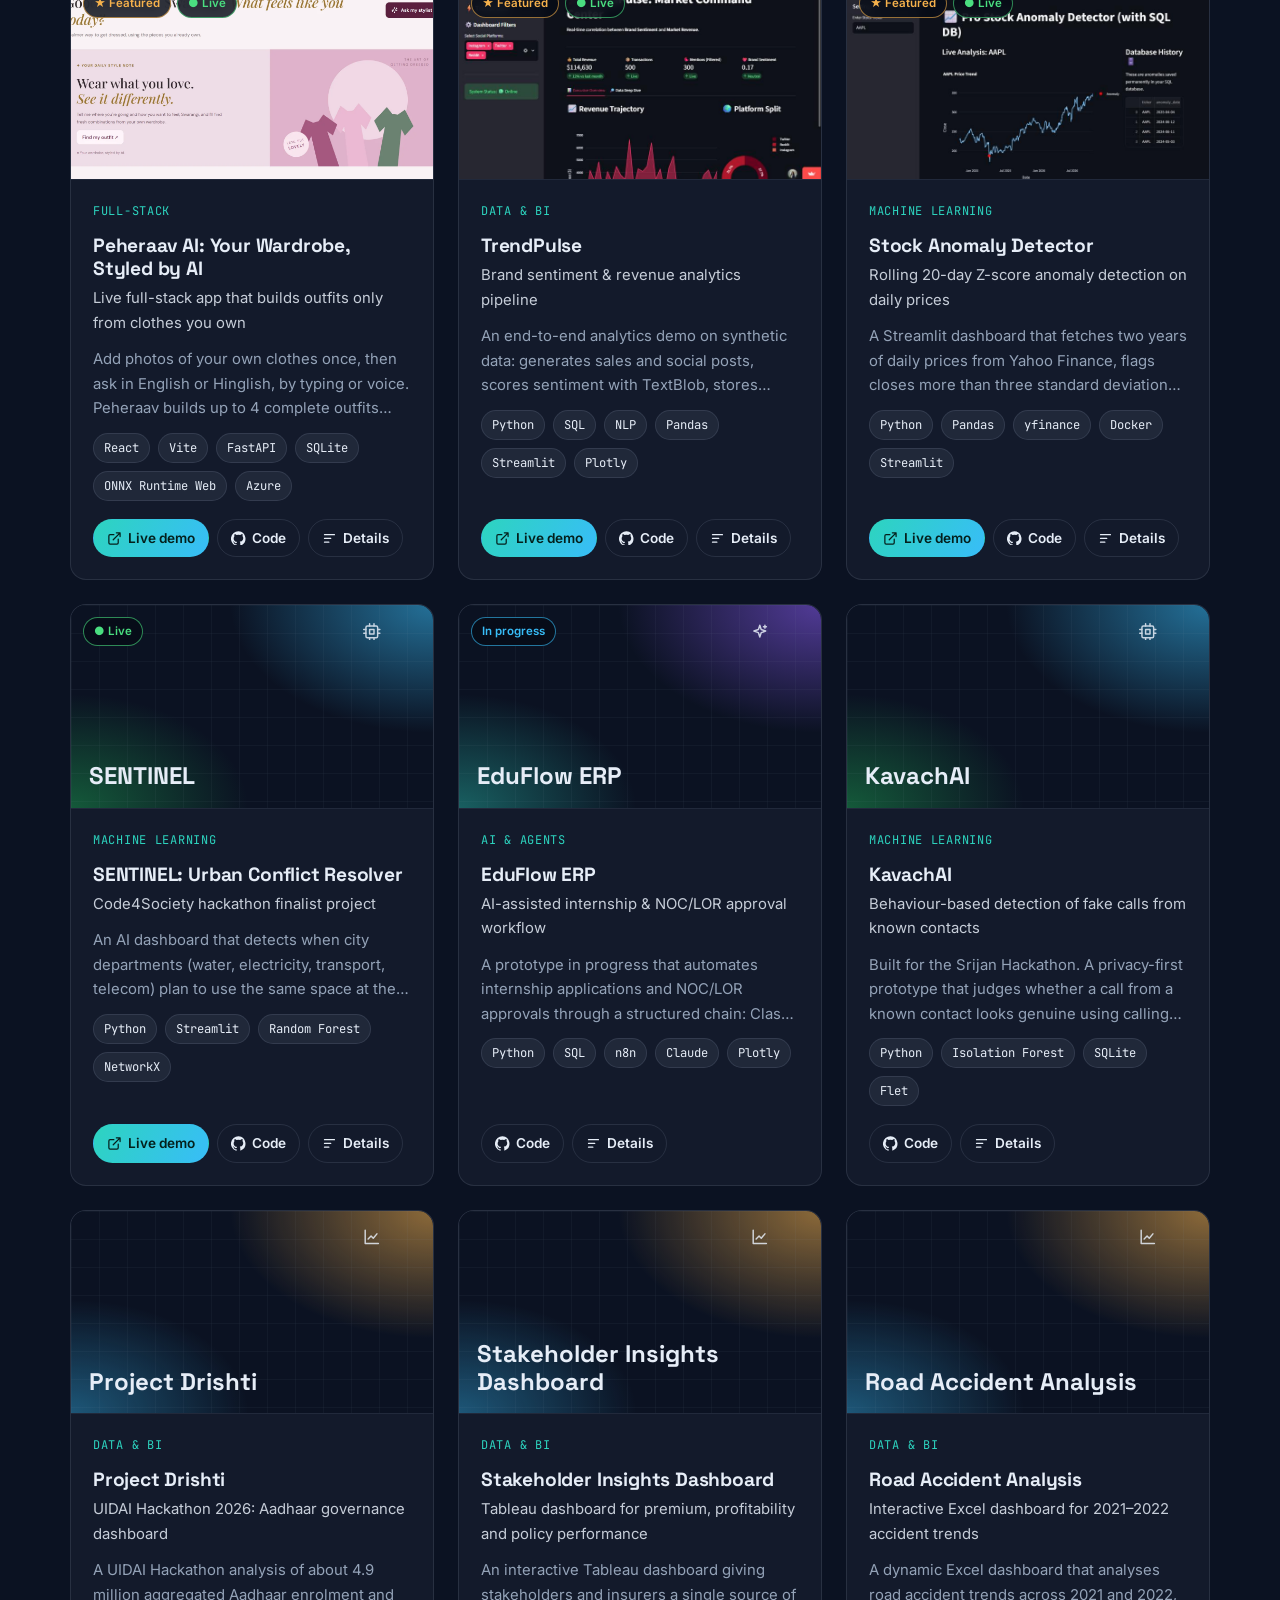
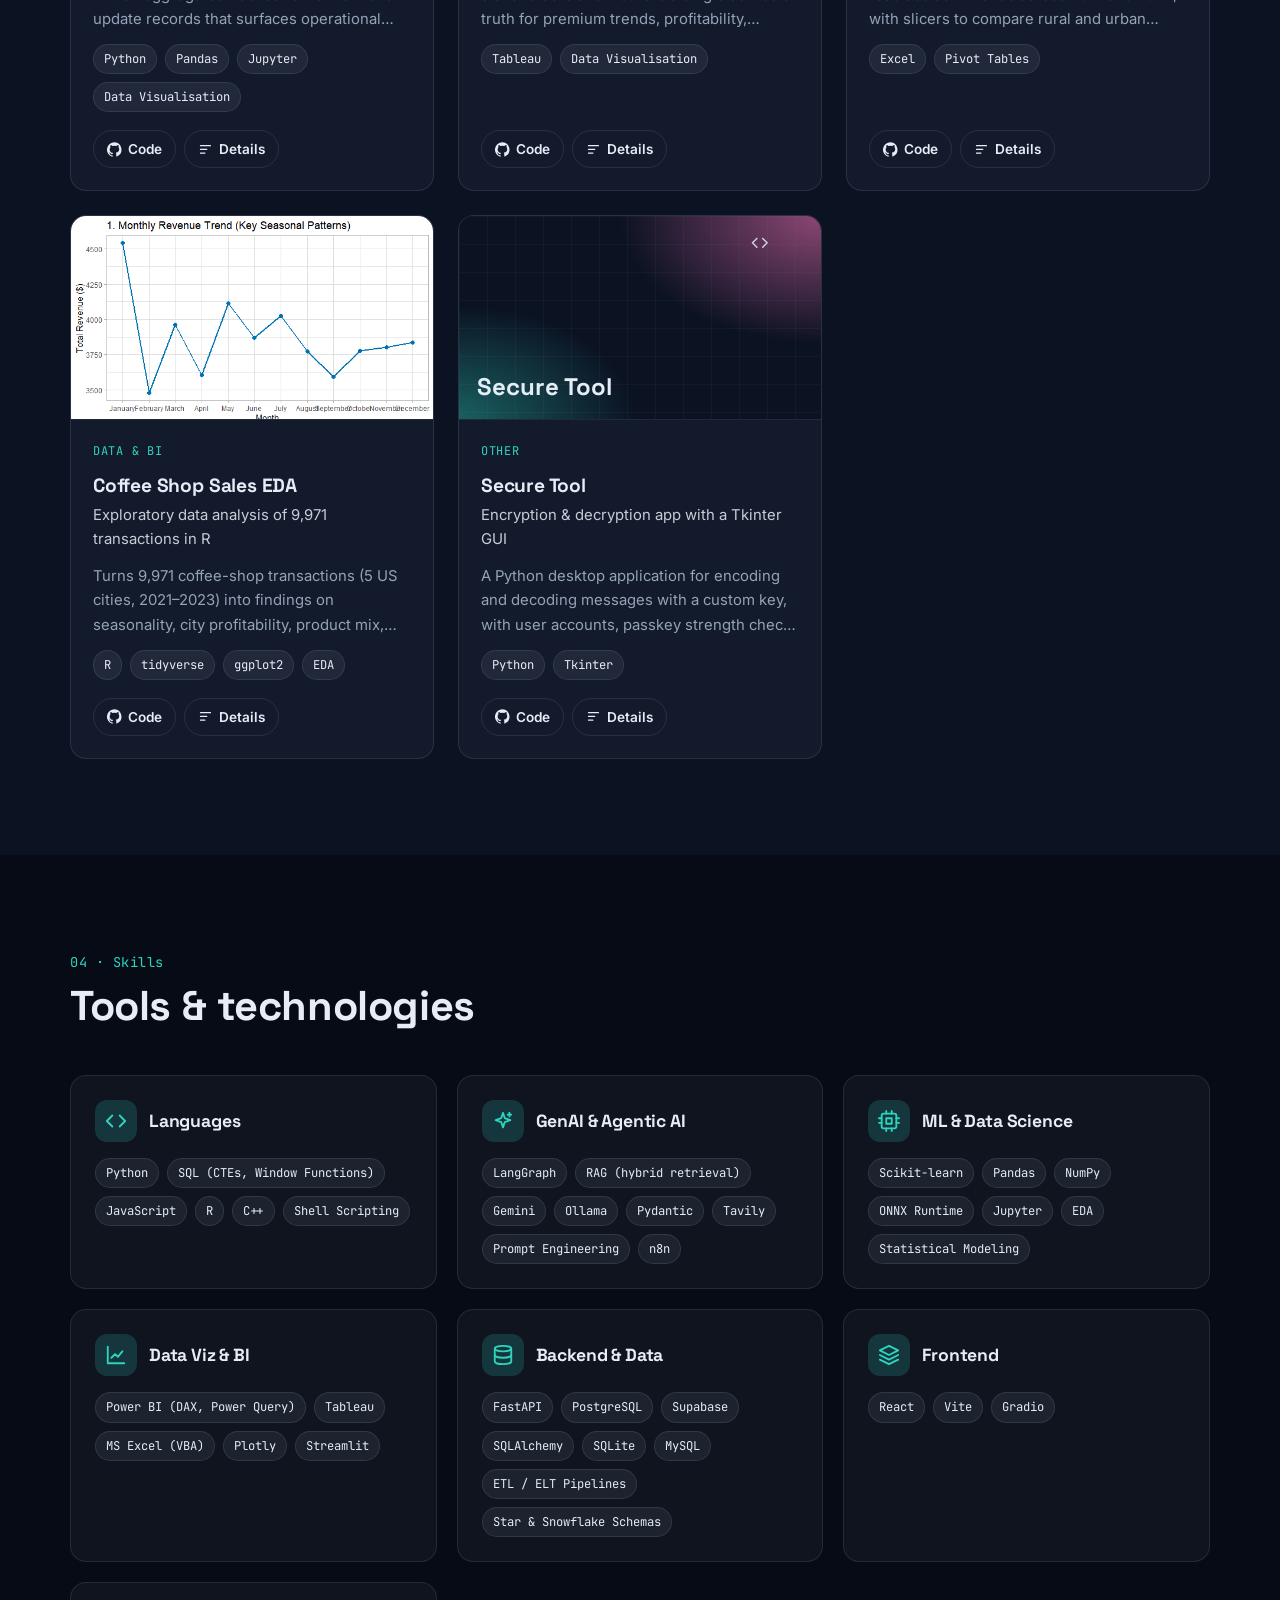
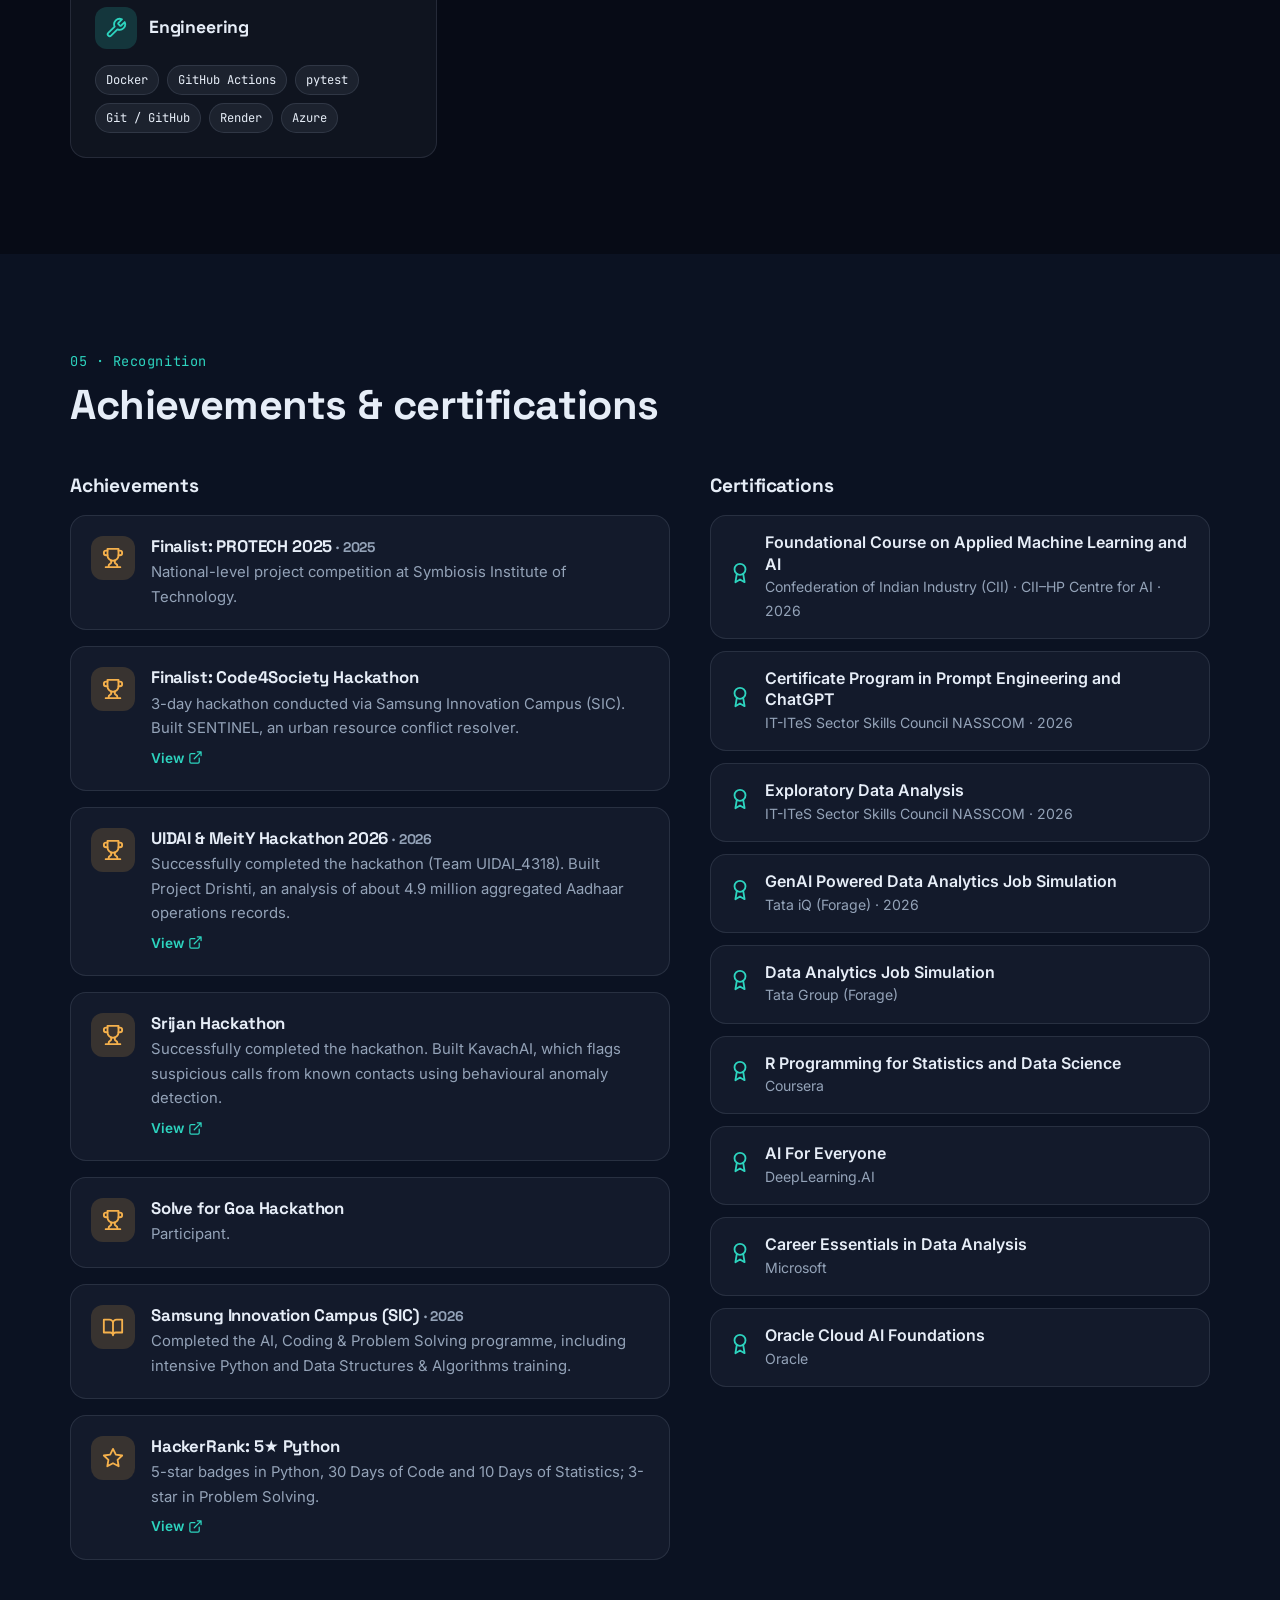
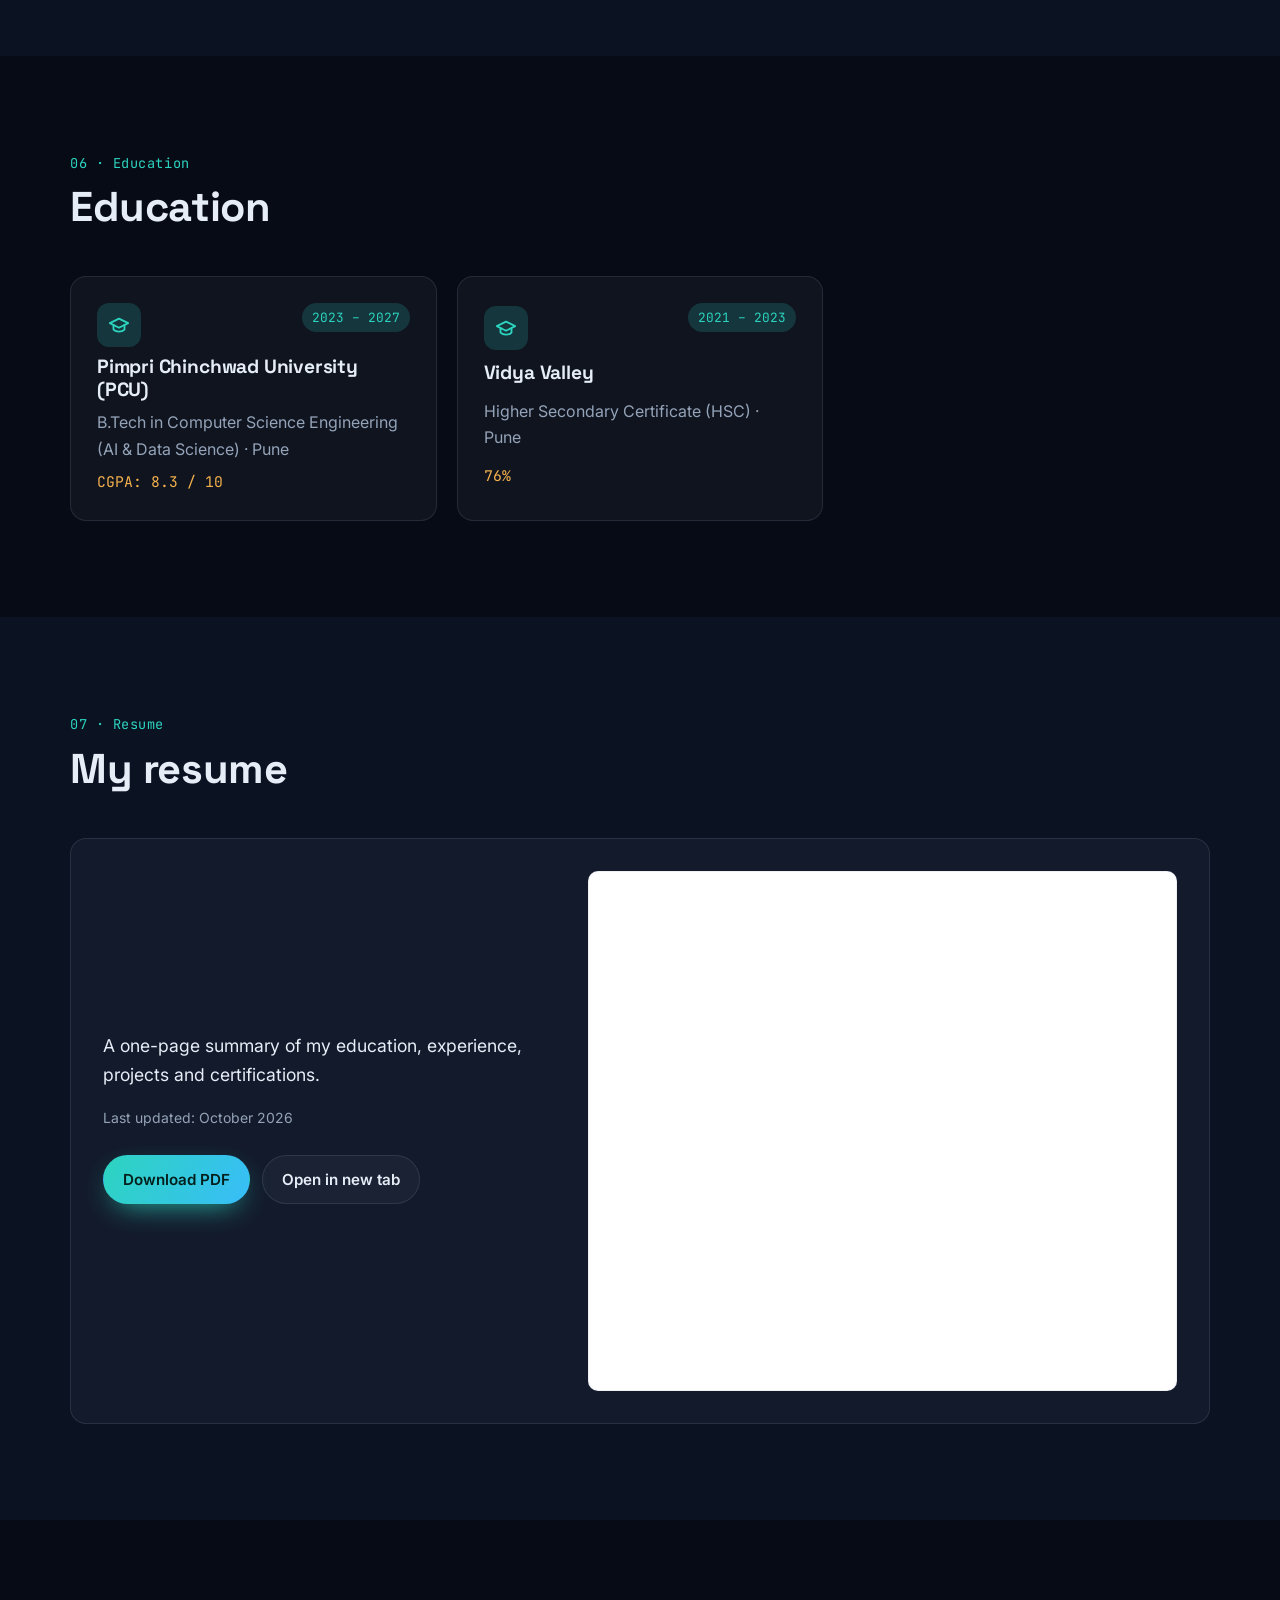
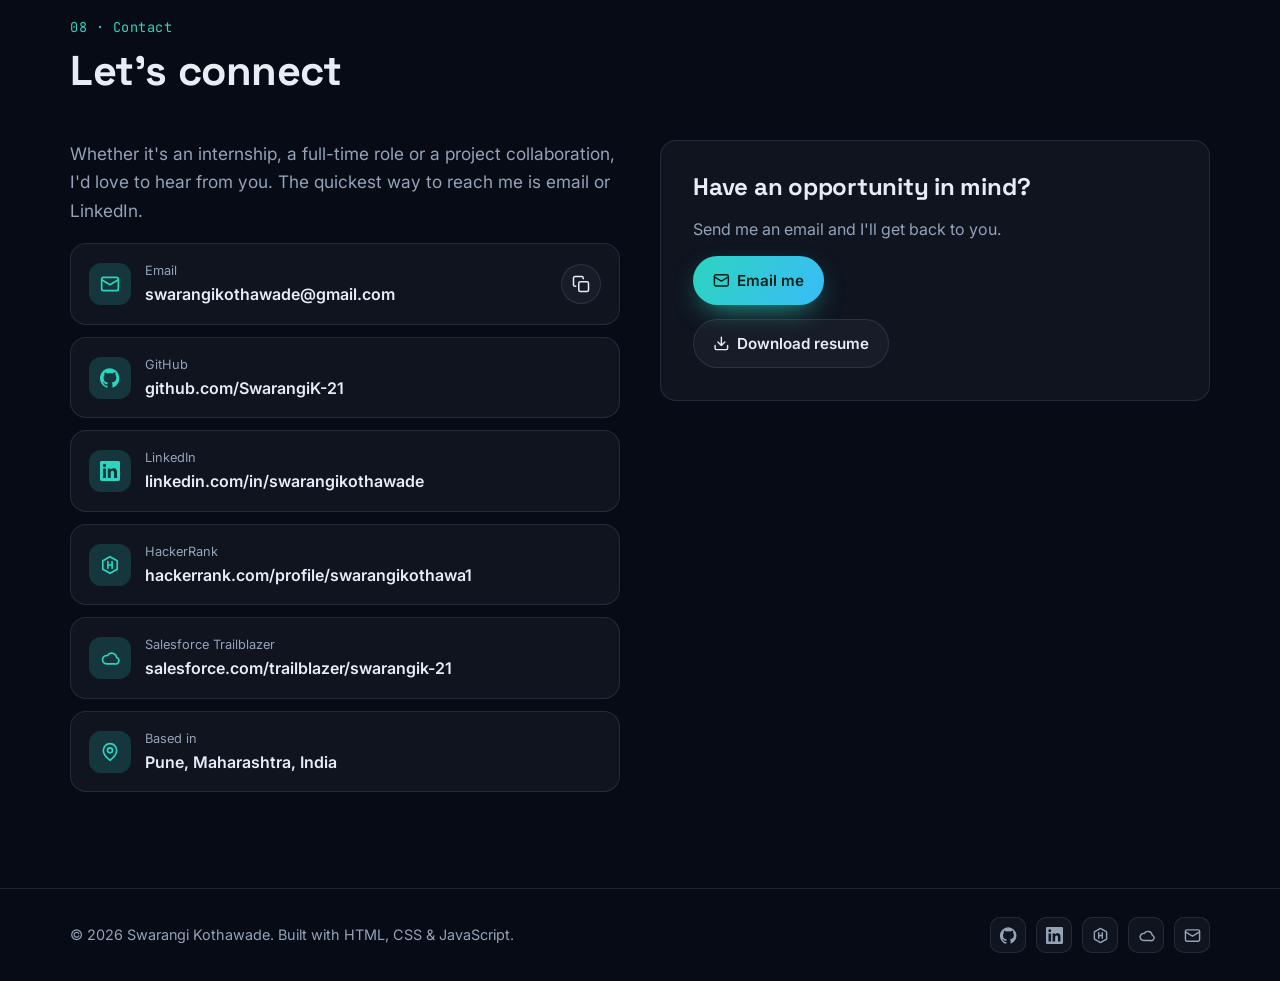
==== commit 5d713c7d: "Sync portfolio with current GitHub (Nov 2026) - Peheraav AI (renamed from Adaa): new repo, live URL," ====
--- a/index.html
+++ b/index.html
@@ -3,16 +3,16 @@
 <head>
   <meta charset="utf-8">
   <meta name="viewport" content="width=device-width, initial-scale=1">
-  <title>Swarangi Kothawade | Data Analyst & AI Developer</title>
-  <meta name="description" content="Portfolio of Swarangi Kothawade, B.Tech Computer Science (AI & Data Science) student and Data Analyst Intern in Pune. Dashboards, data pipelines and agentic AI projects.">
+  <title>Swarangi Kothawade | AI / ML & Data Science Engineer</title>
+  <meta name="description" content="Portfolio of Swarangi Kothawade, B.Tech Computer Science (AI & Data Science) student and Data Analyst Intern in Pune. Agentic RAG systems, grounded LLM apps, full-stack projects and BI dashboards.">
   <meta name="author" content="Swarangi Kothawade">
   <meta name="theme-color" content="#070b16">
   <link rel="canonical" href="https://swarangik-21.github.io/">
 
   <!-- Social sharing previews (LinkedIn, WhatsApp, X) -->
   <meta property="og:type" content="website">
-  <meta property="og:title" content="Swarangi Kothawade | Data Analyst & AI Developer">
-  <meta property="og:description" content="Dashboards, data pipelines and agentic AI projects. B.Tech CSE (AI & Data Science), Pune.">
+  <meta property="og:title" content="Swarangi Kothawade | AI / ML & Data Science Engineer">
+  <meta property="og:description" content="Agentic RAG systems, grounded LLM apps and data products. B.Tech CSE (AI & Data Science), Pune.">
   <meta property="og:url" content="https://swarangik-21.github.io/">
   <meta property="og:image" content="https://swarangik-21.github.io/assets/og-image.jpg">
   <meta name="twitter:card" content="summary_large_image">
--- a/css/styles.css
+++ b/css/styles.css
@@ -251,9 +251,10 @@
 .cover-art .cover-title { position: relative; font-family: var(--font-head); font-size: 1.5rem; font-weight: 700; color: var(--text); max-width: 85%; line-height: 1.15; }
 .badges { position: absolute; top: 12px; left: 12px; display: flex; gap: 6px; z-index: 1; }
 .badge { font-size: .72rem; font-weight: 600; padding: 4px 10px; border-radius: 999px; backdrop-filter: blur(6px); }
-.badge-featured { background: color-mix(in srgb, var(--highlight) 25%, transparent); color: var(--highlight); border: 1px solid color-mix(in srgb, var(--highlight) 50%, transparent); }
-.badge-status { background: color-mix(in srgb, var(--accent-2) 22%, transparent); color: var(--accent-2); border: 1px solid color-mix(in srgb, var(--accent-2) 50%, transparent); }
-.badge-live { background: color-mix(in srgb, #22c55e 22%, transparent); color: #22c55e; border: 1px solid color-mix(in srgb, #22c55e 50%, transparent); }
+/* Badges sit on screenshots of any colour, so they use a fixed dark backing and bright text in both themes */
+.badge-featured { background: rgba(7, 11, 22, 0.82); color: #f5b14c; border: 1px solid rgba(245, 177, 76, 0.6); }
+.badge-status { background: rgba(7, 11, 22, 0.82); color: #38bdf8; border: 1px solid rgba(56, 189, 248, 0.6); }
+.badge-live { background: rgba(7, 11, 22, 0.82); color: #4ade80; border: 1px solid rgba(74, 222, 128, 0.6); }
 .project-body { display: flex; flex-direction: column; gap: 12px; padding: 22px; flex: 1; }
 .project-category { font-family: var(--font-mono); font-size: .75rem; color: var(--accent); text-transform: uppercase; letter-spacing: .06em; margin: 0; }
 .project-body h3 { font-size: 1.2rem; }
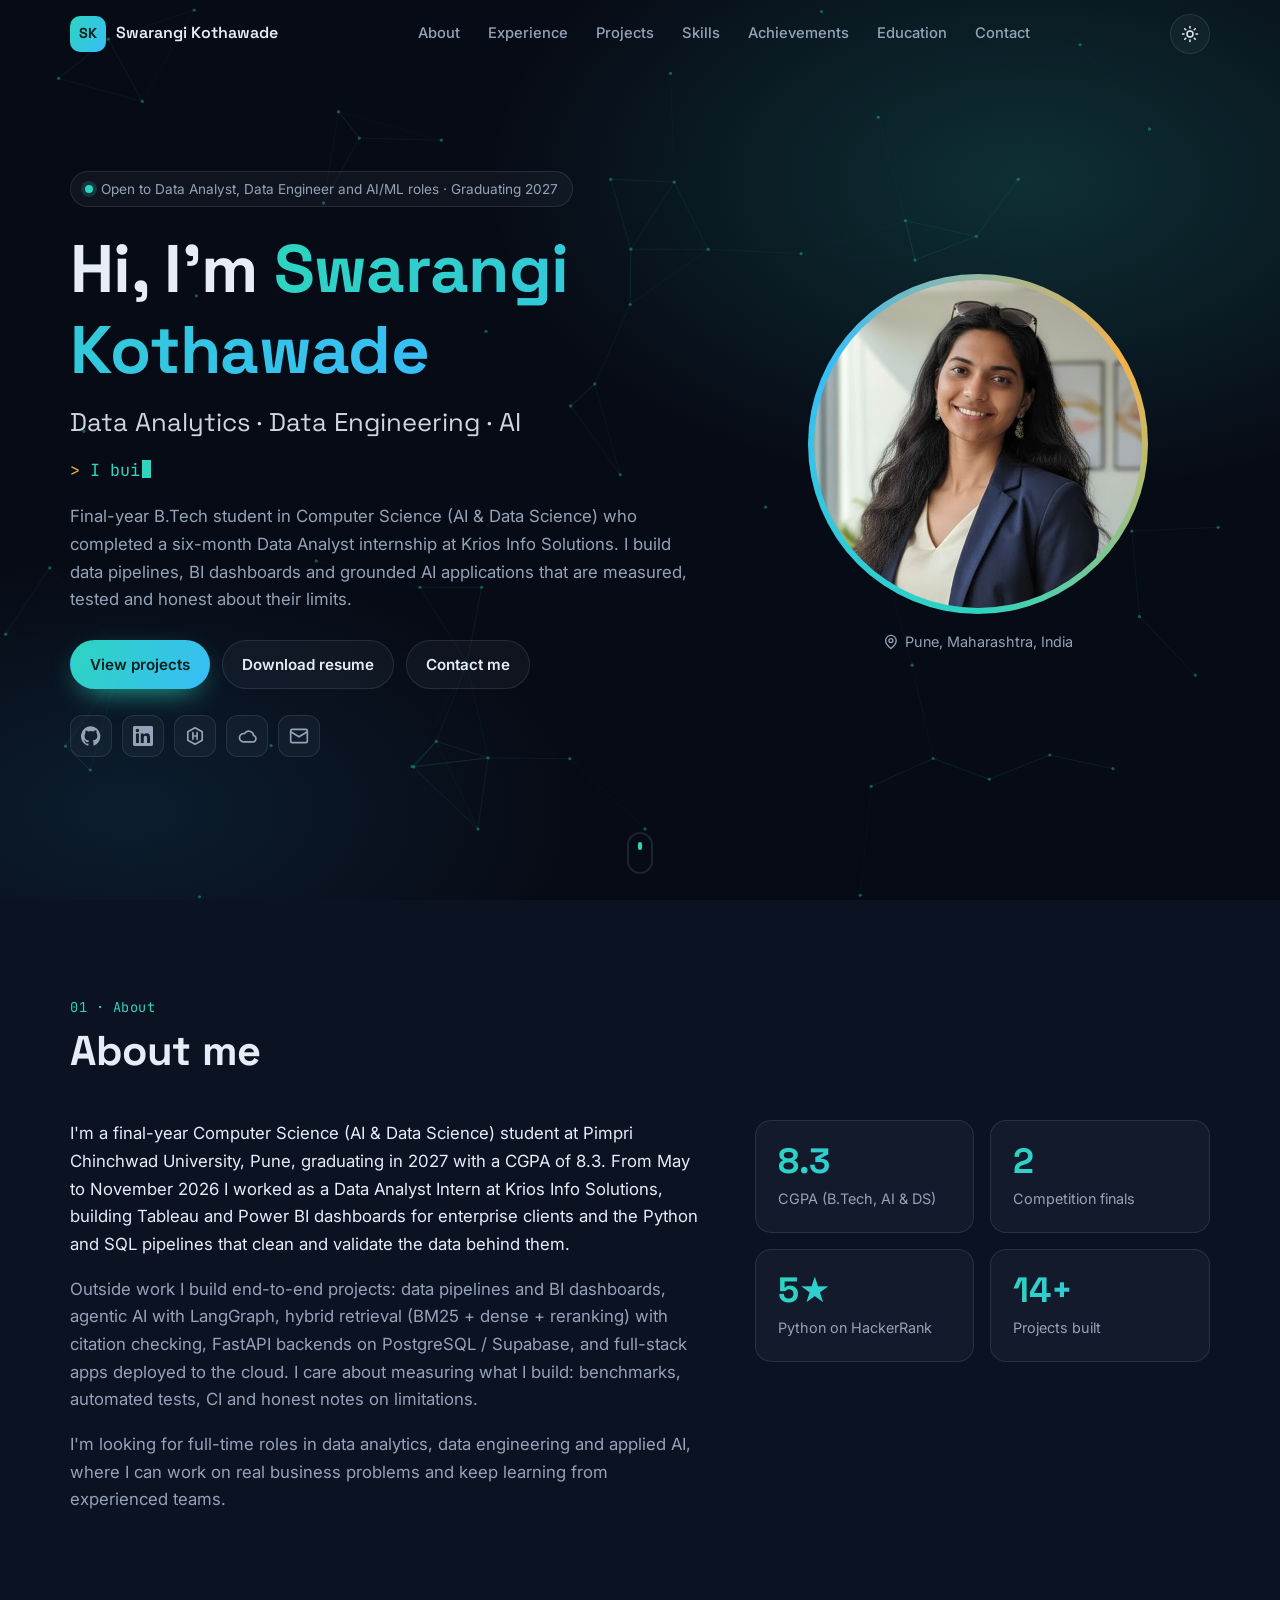
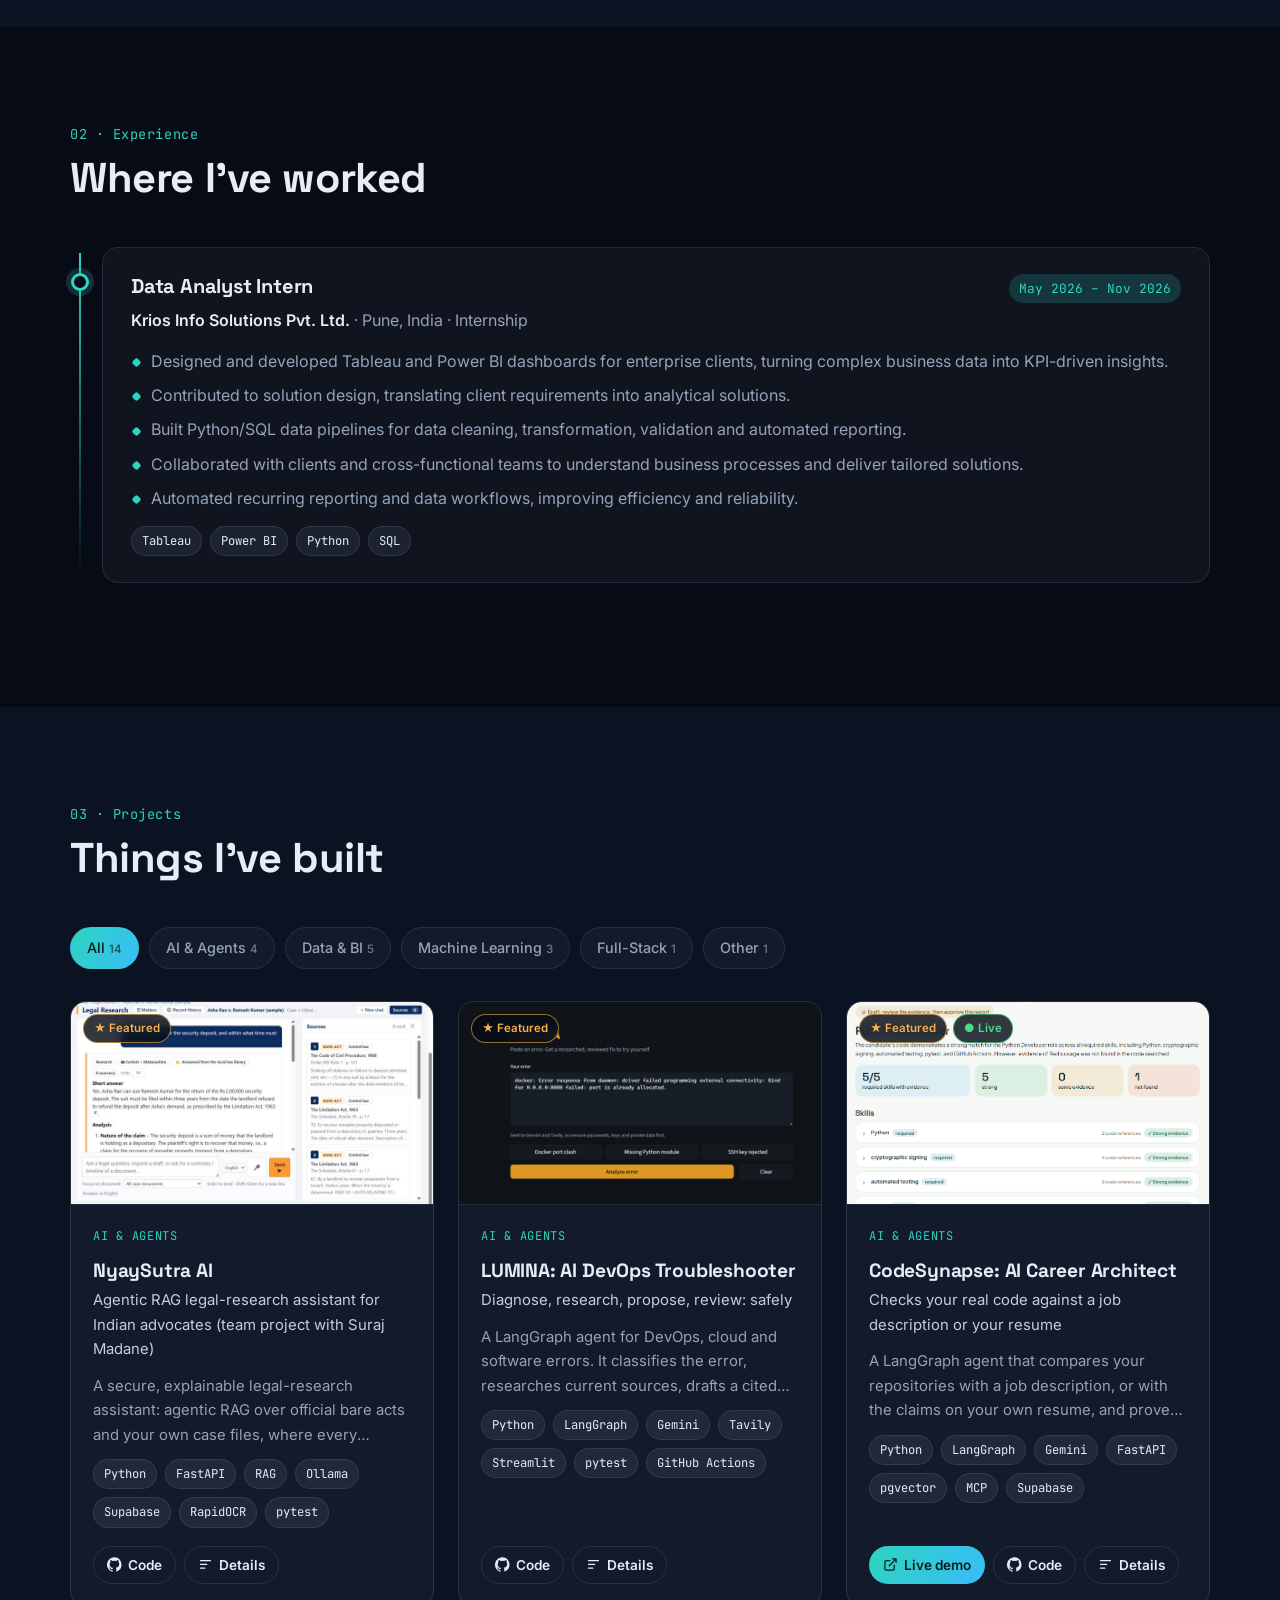
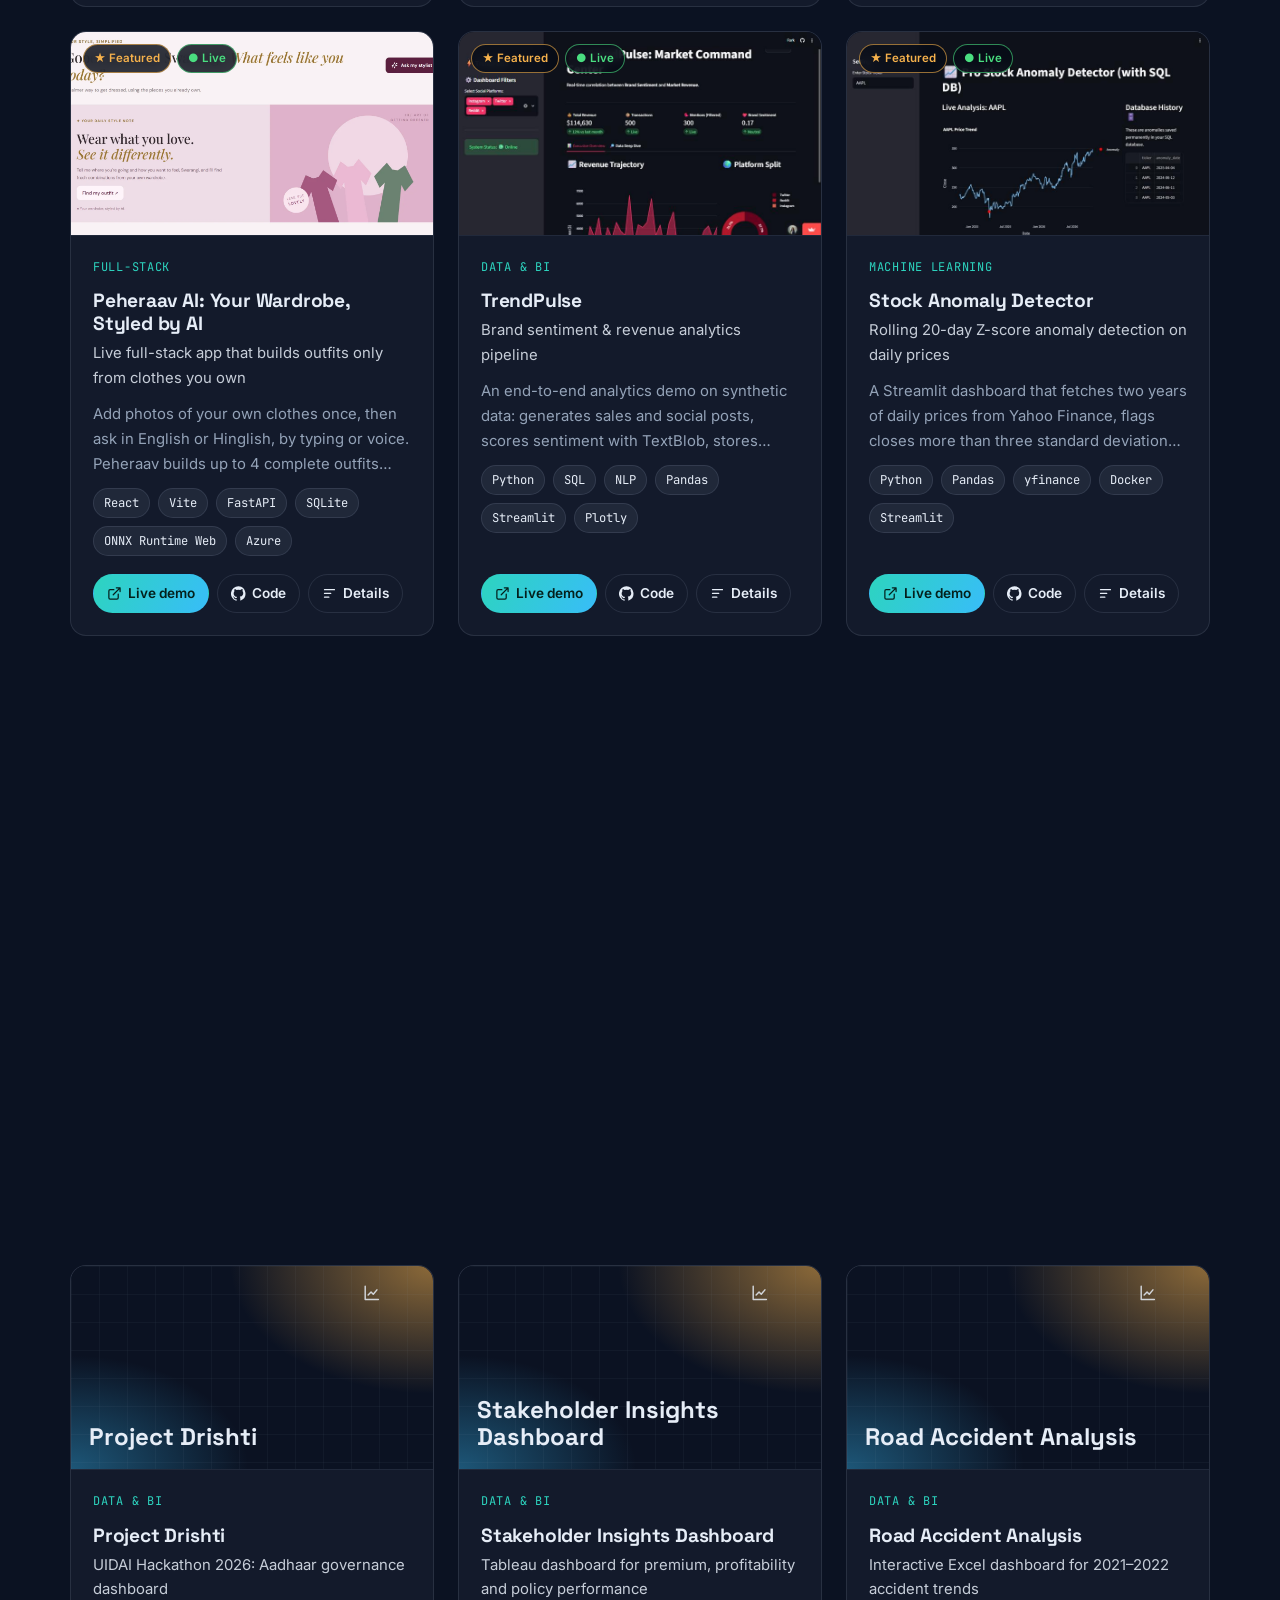
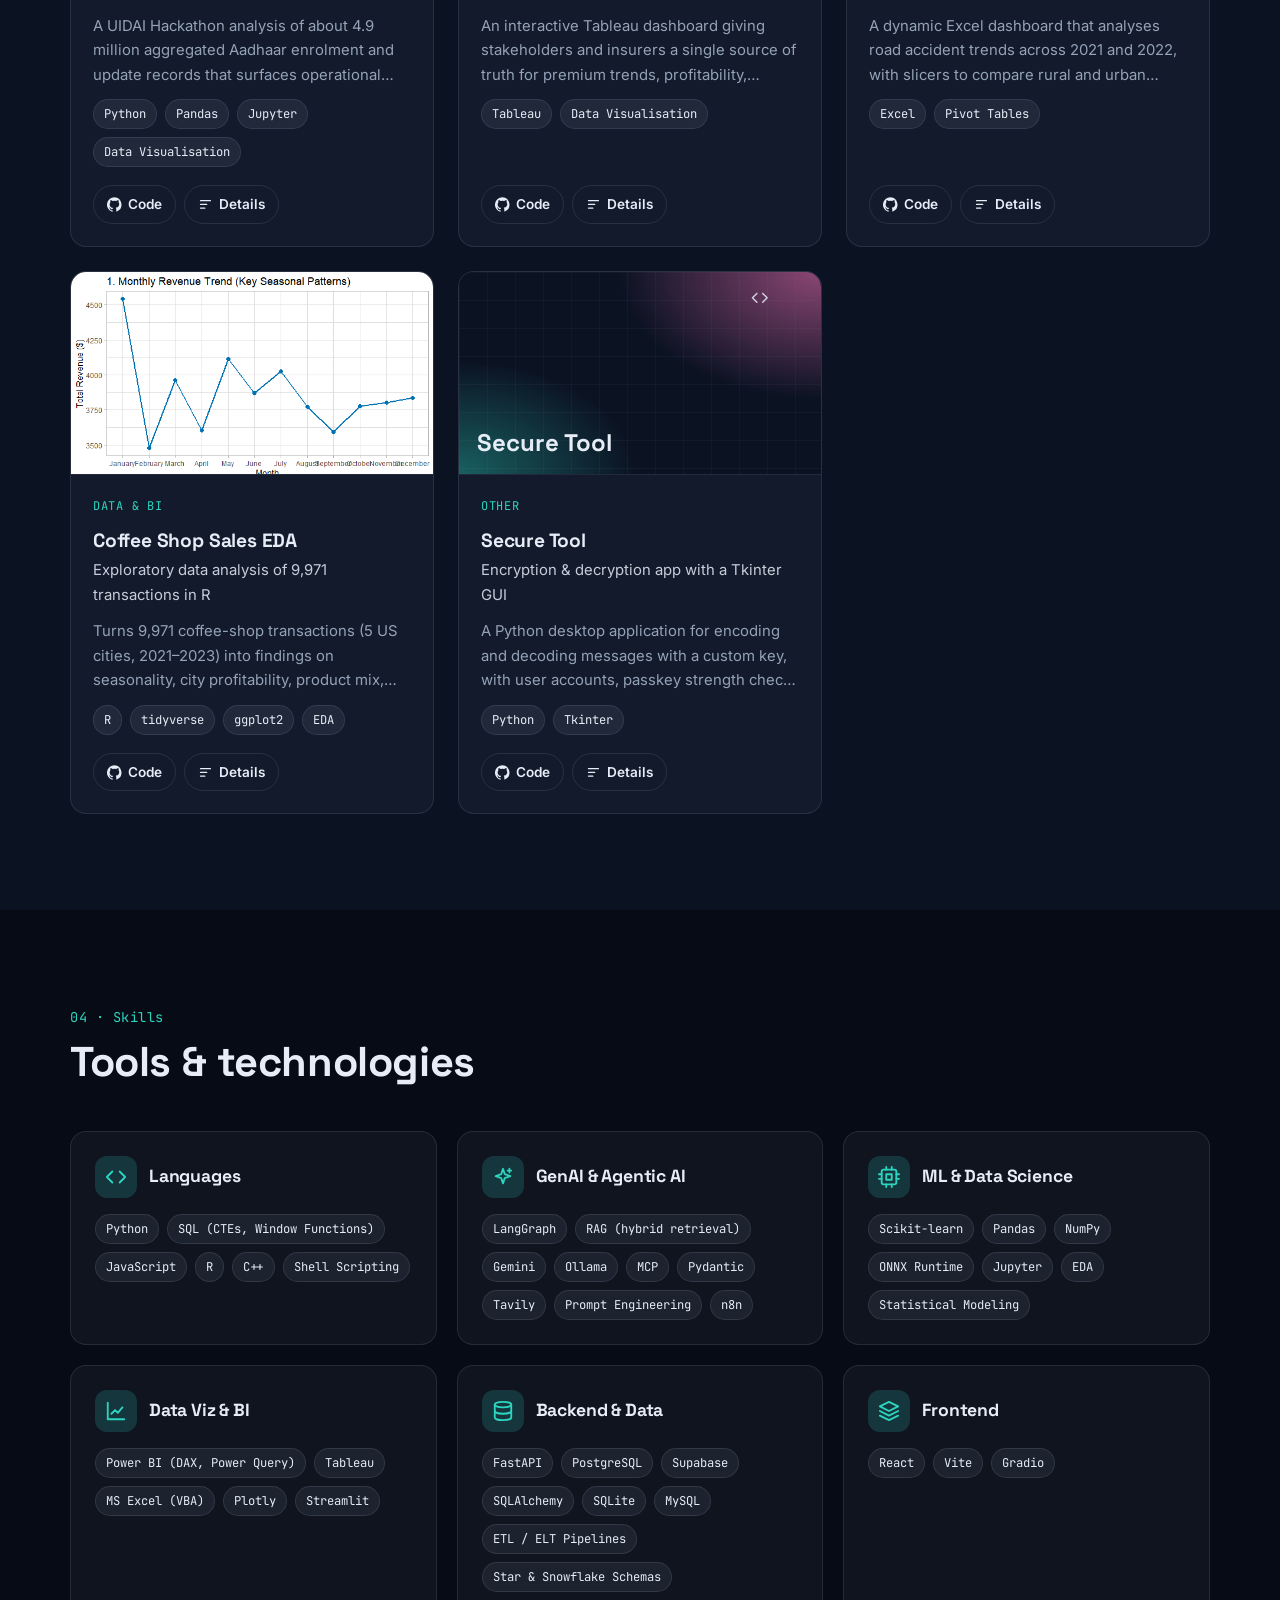
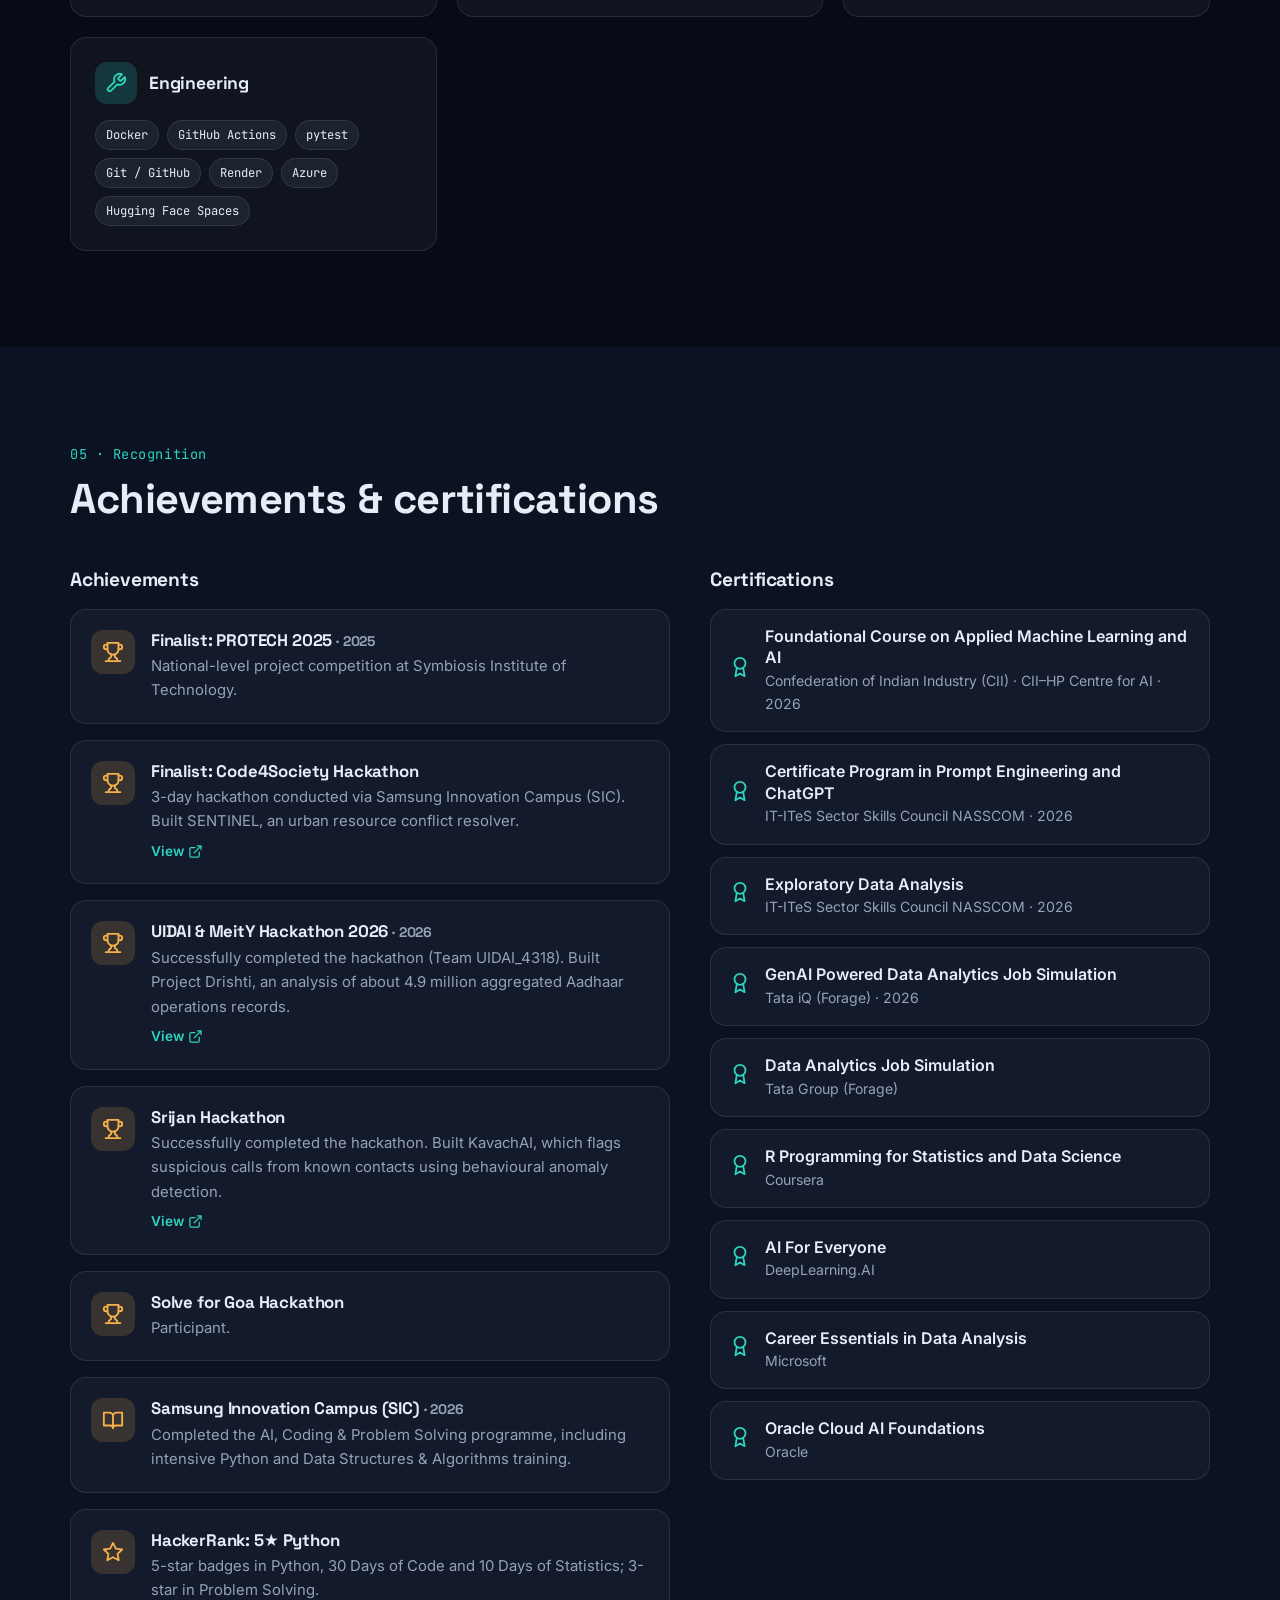
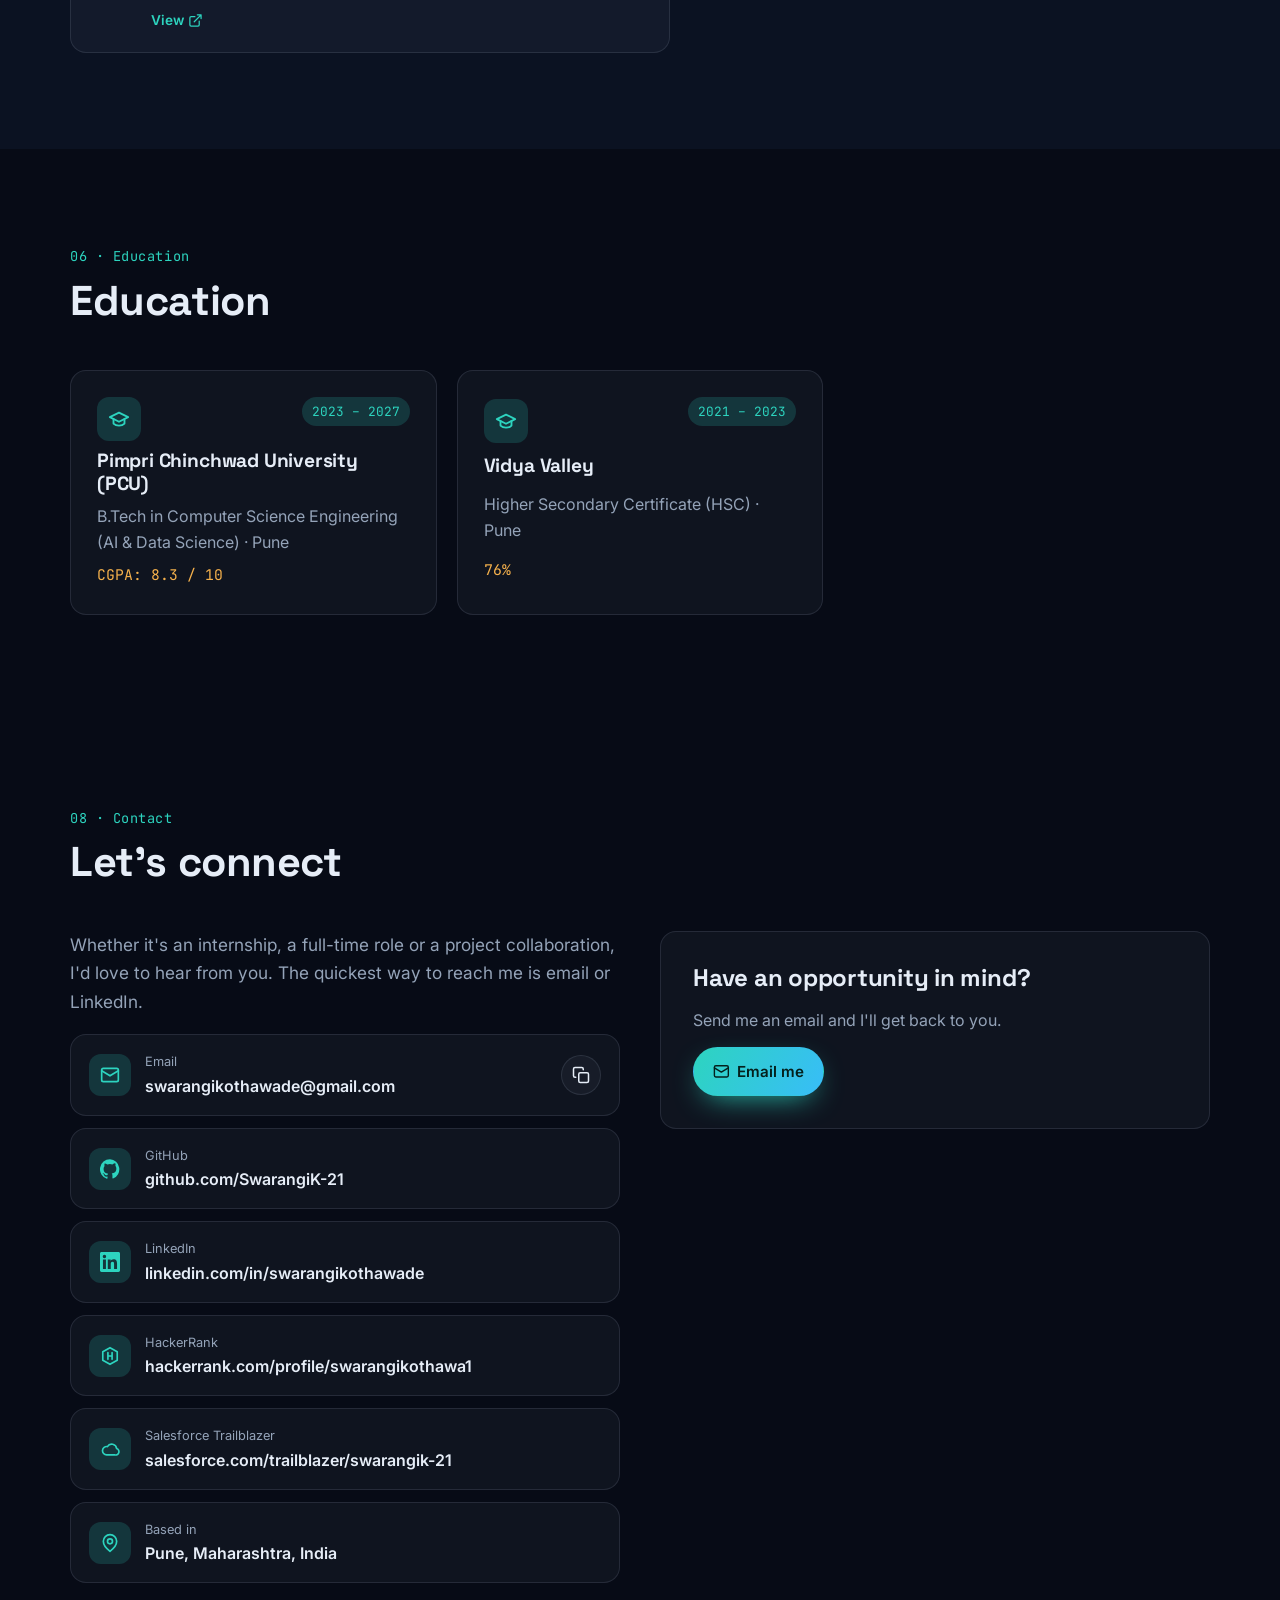
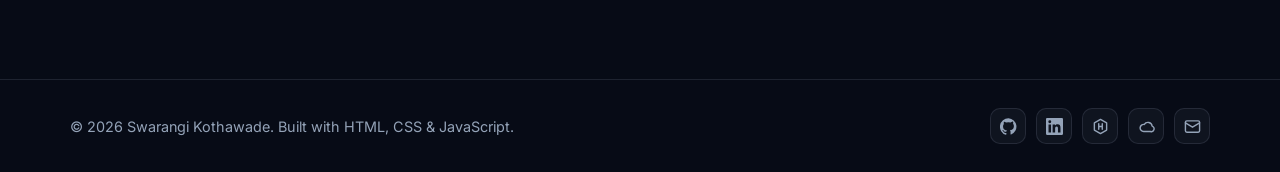
==== commit a1274d38: "Reflect completed Krios internship (May-Nov 2026) and refresh positioning - Headline, intro, About a" ====
--- a/index.html
+++ b/index.html
@@ -3,16 +3,16 @@
 <head>
   <meta charset="utf-8">
   <meta name="viewport" content="width=device-width, initial-scale=1">
-  <title>Swarangi Kothawade | AI / ML & Data Science Engineer</title>
-  <meta name="description" content="Portfolio of Swarangi Kothawade, B.Tech Computer Science (AI & Data Science) student and Data Analyst Intern in Pune. Agentic RAG systems, grounded LLM apps, full-stack projects and BI dashboards.">
+  <title>Swarangi Kothawade | Data Analytics, Data Engineering & AI</title>
+  <meta name="description" content="Portfolio of Swarangi Kothawade: B.Tech Computer Science (AI & Data Science), 2027, Pune, and former Data Analyst Intern at Krios Info Solutions. Data pipelines, Power BI and Tableau dashboards, agentic RAG systems and grounded LLM apps.">
   <meta name="author" content="Swarangi Kothawade">
   <meta name="theme-color" content="#070b16">
   <link rel="canonical" href="https://swarangik-21.github.io/">
 
   <!-- Social sharing previews (LinkedIn, WhatsApp, X) -->
   <meta property="og:type" content="website">
-  <meta property="og:title" content="Swarangi Kothawade | AI / ML & Data Science Engineer">
-  <meta property="og:description" content="Agentic RAG systems, grounded LLM apps and data products. B.Tech CSE (AI & Data Science), Pune.">
+  <meta property="og:title" content="Swarangi Kothawade | Data Analytics, Data Engineering & AI">
+  <meta property="og:description" content="Data pipelines, BI dashboards and grounded AI apps. B.Tech CSE (AI & Data Science) 2027, Pune. Former Data Analyst Intern at Krios.">
   <meta property="og:url" content="https://swarangik-21.github.io/">
   <meta property="og:image" content="https://swarangik-21.github.io/assets/og-image.jpg">
   <meta name="twitter:card" content="summary_large_image">
